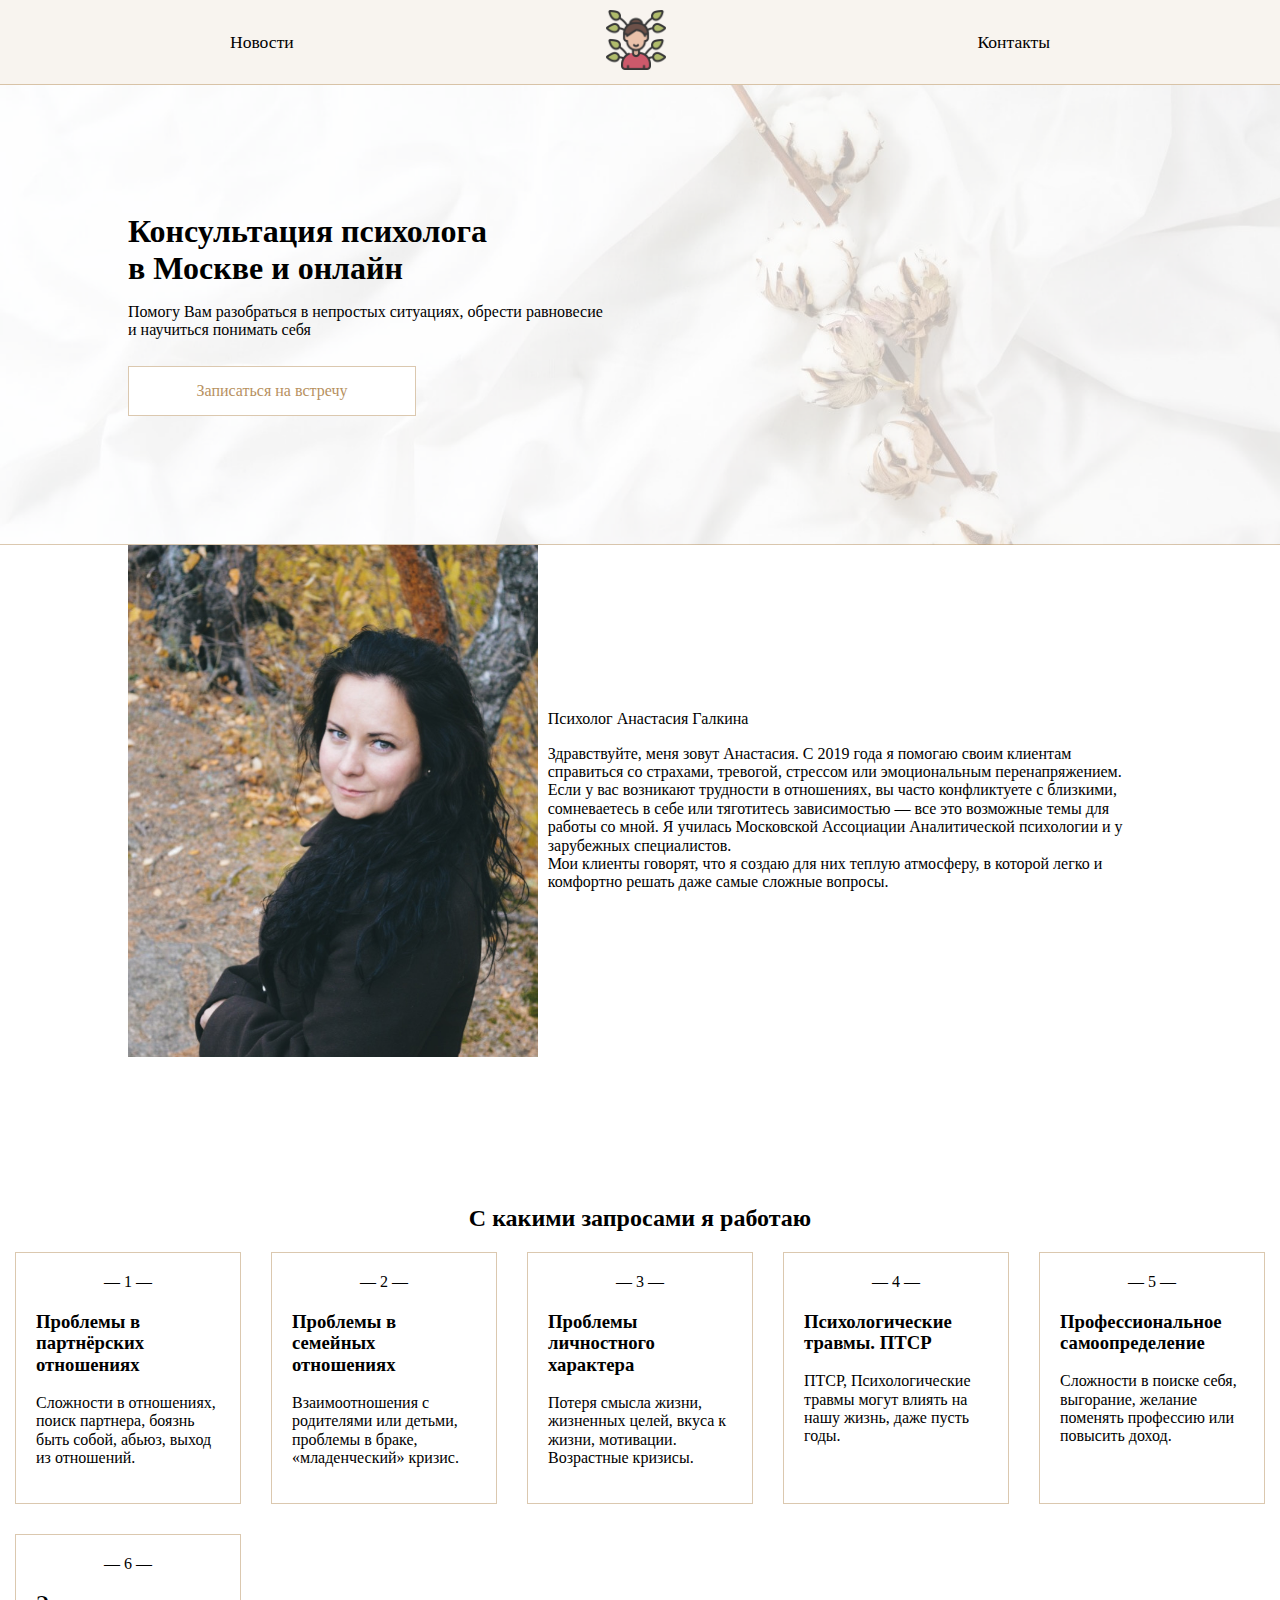
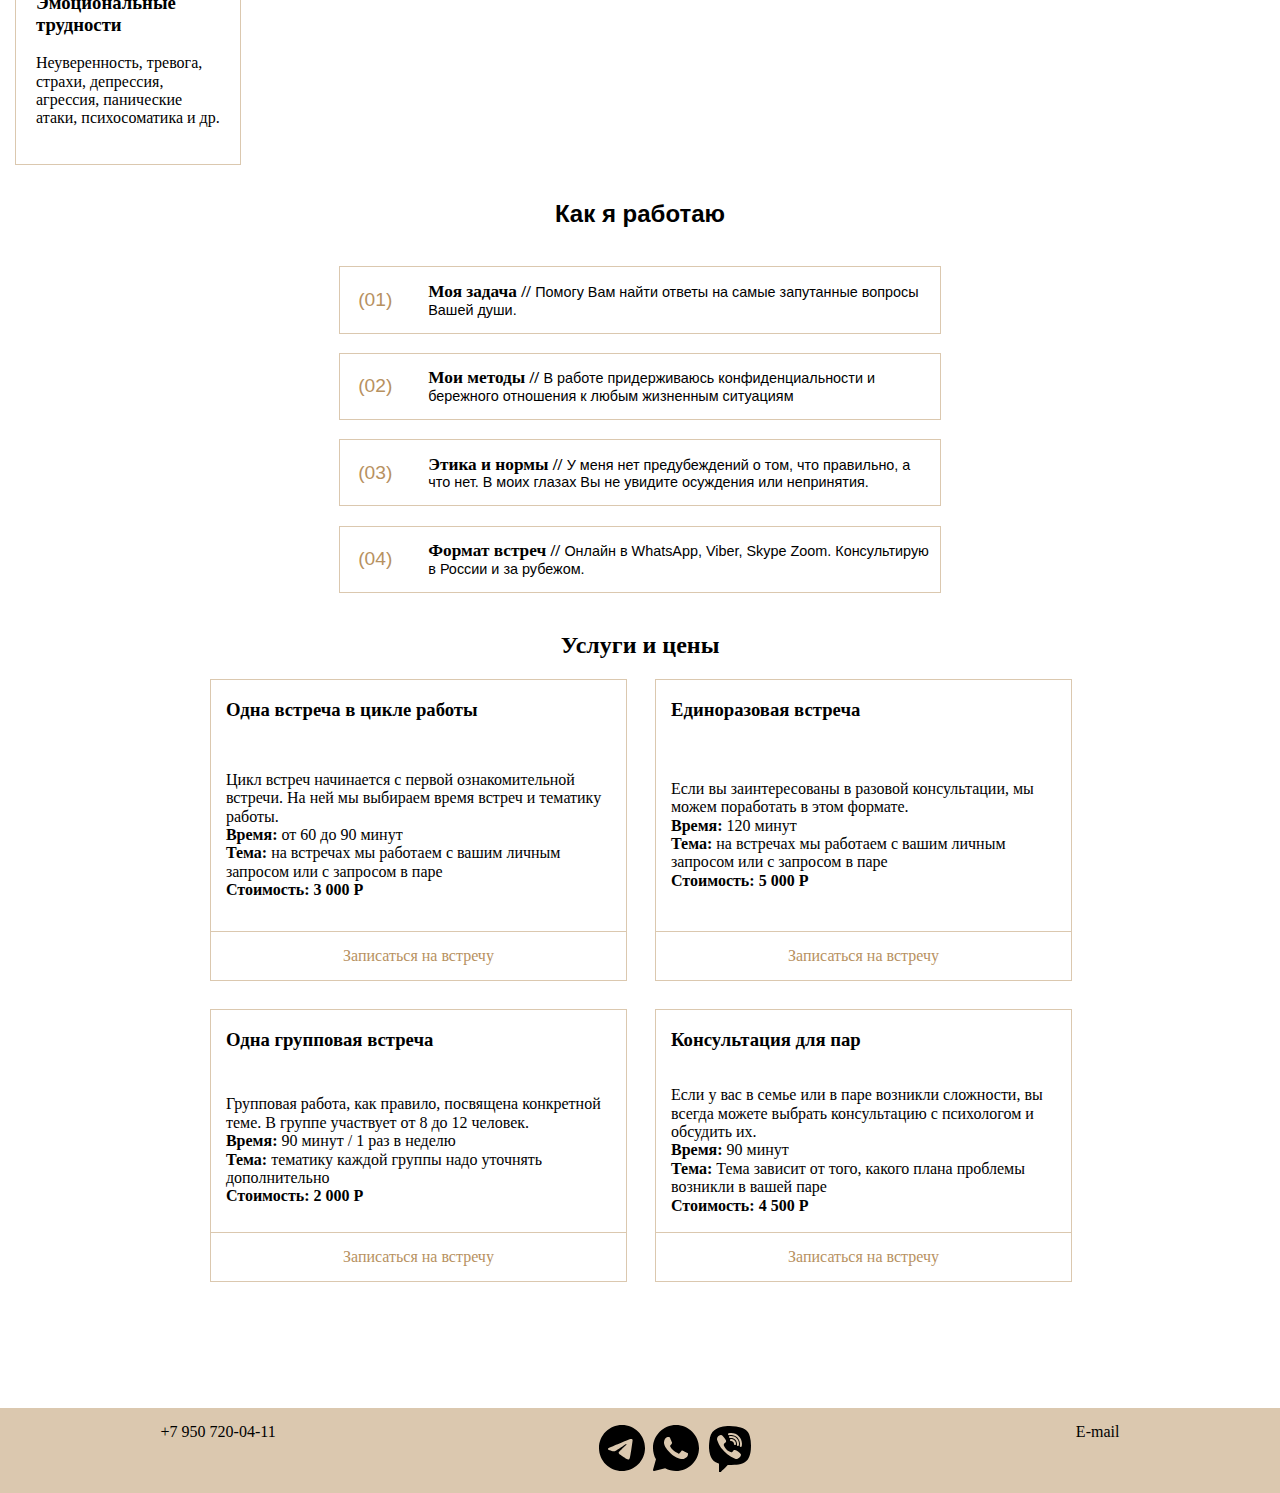
==== index.html @ 4d9989f8 "ref" ====
<!DOCTYPE html>
<html lang="en">
    <head>
        <meta charset="UTF-8" />
        <meta name="viewport" content="width=device-width, initial-scale=1.0" />
        <title>Психолог Анастасия Галкина</title>
        <link rel="stylesheet" href="assets/styles/normalize.css" />
        <link rel="stylesheet" href="assets/styles/style.css" />
        <link rel="stylesheet" href="assets/styles/style1.css" />
        <link rel="icon" href="assets/icon/logo.png" />
    </head>
<body>
    <header class="header">
        <nav class="header-container">
            <ul class="header__link-container">
                <li><a href="news.html" class="header__link header__link_groups">Новости</a></li>
                <li><img class="header__link header__logo" src="assets/icon/logo.png" alt="Логотип"></li>
                <li><a href="contact.html" class="header__link header__link_contacts">Контакты</a></li>
            </ul>
        </nav>
    </header>

    <section class="block-1">
        <h1 class="block-1__h1">Консультация психолога в&nbspМоскве&nbspи&nbspонлайн</h1>
        <p class="block-1__text">Помогу Вам разобраться в непростых ситуациях, обрести равновесие и&nbspнаучиться понимать себя</p>
        <a href="contact.html" class="block-1__button block-5__container-link">Записаться на встречу</a>
    </section>

    <section class="block-2">
        <img class="block-2__img" src="assets/images/person_img.JPEG" alt="person_photo">
        <div class="block-2__text">
            <p>Психолог Анастасия Галкина</p>
            <p>Здравствуйте, меня зовут Анастасия. С 2019 года я помогаю своим клиентам справиться со страхами, тревогой, стрессом или эмоциональным перенапряжением. Если у вас возникают трудности в отношениях, вы часто конфликтуете с близкими, сомневаетесь в себе или тяготитесь зависимостью — все это возможные темы для работы со мной.
                Я училась Московской Ассоциации Аналитической психологии и у зарубежных специалистов. <br>
                Мои клиенты говорят, что я создаю для них теплую атмосферу, в которой легко и комфортно решать даже самые сложные вопросы.
                </p>
        </div>
    </section>

    <section class="block-3">
        <h2>С какими запросами я работаю</h2>
        <div class="block-3-container">
            <div class="block-3-container__text">
                <div class="block-3-container__item">— 1 —</div>
                <h3>Проблемы в партнёрских отношениях</h3>
                <p>
                Сложности в отношениях, поиск партнера, боязнь быть собой, абьюз,
                выход из отношений.
                </p>
            </div>
            <div class="block-3-container__text">
                <div class="block-3-container__item">— 2 —</div>
                <h3>Проблемы в семейных отношениях</h3>
                <p>
                Взаимоотношения с родителями или детьми, проблемы в браке,
                «младенческий» кризис.
                </p>
            </div>
            <div class="block-3-container__text">
                <div class="block-3-container__item">— 3 —</div>
                <h3>Проблемы личностного характера</h3>
                <p>
                Потеря смысла жизни, жизненных целей, вкуса к жизни, мотивации.
                Возрастные кризисы.
                </p>
            </div>
            <div class="block-3-container__text">
                <div class="block-3-container__item">— 4 —</div>
                <h3>Психологические травмы. ПТСР</h3>
                <p>
                ПТСР, Психологические травмы могут влиять на нашу жизнь, даже пусть
                годы.
                </p>
            </div>
            <div class="block-3-container__text">
                <div class="block-3-container__item">— 5 —</div>
                <h3>Профессиональное самоопределение</h3>
                <p>
                Сложности в поиске себя, выгорание, желание поменять профессию или
                повысить доход.
                </p>
            </div>
            <div class="block-3-container__text">
                <div class="block-3-container__item">— 6 —</div>
                <h3>Эмоциональные трудности</h3>
                <p>
                Неуверенность, тревога, страхи, депрессия, агрессия, панические
                атаки, психосоматика и др.
                </p>
            </div>
        </div>
    </section>

    <section class="block-4">
        <div class="block-4__header"><h2>Как я работаю</h2></div>
        <div class="block-4__box">
            <div class="block-4__point">
                <span class="block-4__number">(01)</span>
                <p class="block-4__text">
                <span class="block-4__textbold">Моя задача // </span>Помогу Вам 
                найти ответы на самые запутанные вопросы Вашей души.
                </p>
            </div>
            <div class="block-4__point">
                <span class="block-4__number">(02)</span>
                <p class="block-4__text">
                <span class="block-4__textbold">Мои методы // </span>В работе
                придерживаюсь конфиденциальности и бережного отношения к любым жизненным ситуациям
                </p>
            </div>
            <div class="block-4__point">
                <span class="block-4__number">(03)</span>
                <p class="block-4__text">
                <span class="block-4__textbold">Этика и нормы // </span>У меня нет
                предубеждений о том, что правильно, а что нет. В моих глазах Вы не увидите осуждения или непринятия.
                </p>
            </div>
            <div class="block-4__point">
                <span class="block-4__number">(04)</span>
                <p class="block-4__text">
                <span class="block-4__textbold">Формат встреч // </span>Онлайн в
                WhatsApp, Viber, Skype Zoom. Консультирую в России и за рубежом.
            </p>
            </div>
        </div>
    </section>

    <section class="block-5">
        <div class="block-5__header"><h2>Услуги и цены</h2></div>
        <div class="block-5__container">
            <div class="block-5__container-price">
                <h3>Одна встреча в цикле работы</h3>
                <p class="text">
                Цикл встреч начинается с первой ознакомительной встречи. На ней мы
                выбираем время встреч и тематику работы. <br />
                <span class="text-bold">Время:</span> от 60 до 90 минут <br />
                <span class="text-bold">Тема:</span> на встречах мы работаем с вашим
                личным запросом или с запросом в паре <br />
                <span class="text-bold">Стоимость: 3 000 Р</span><br />
                </p>
                <a href="contact.html" class="block-5__container-link">Записаться на встречу</a>
            </div>
            <div>
                <h3>Единоразовая встреча</h3>
                <p class="text">
                Если вы заинтересованы в разовой консультации, мы можем поработать в
                этом формате.<br />
                <span class="text-bold">Время:</span> 120 минут <br />
                <span class="text-bold">Тема:</span> на встречах мы работаем с вашим
                личным запросом или с запросом в паре <br />
                <span class="text-bold">Стоимость: 5 000 Р</span> <br />
                </p>
                <a href="contact.html" class="block-5__container-link">Записаться на встречу</a>
            </div>
            <div>
                <h3>Одна групповая встреча</h3>
                <p class="text">
                Групповая работа, как правило, посвящена конкретной теме. В группе
                участвует от 8 до 12 человек.<br />
                <span class="text-bold">Время:</span> 90 минут / 1 раз в неделю
                <br />
                <span class="text-bold">Тема:</span> тематику каждой группы надо
                уточнять дополнительно<br />
                <span class="text-bold">Стоимость: 2 000 Р</span> <br />
                </p>
                <a href="contact.html" class="block-5__container-link">Записаться на встречу</a>
            </div>
            <div>
                <h3>Консультация для пар</h3>
                <p class="text">
                Если у вас в семье или в паре возникли сложности, вы всегда можете
                выбрать консультацию с психологом и обсудить их. <br />
                <span class="text-bold">Время: </span> 90 минут <br />
                <span class="text-bold">Тема: </span> Тема зависит от того, какого
                плана проблемы возникли в вашей паре <br />
                <span class="text-bold">Стоимость: 4 500 Р</span> <br />
                </p>
                <a href="contact.html" class="block-5__container-link">Записаться на встречу</a>
            </div>
        </div>
    </section>

    <footer class="footer">
        <div class="footer__link-phone"><a href="tel:+79507200411" target="_blank">+7 950 720-04-11</a></div>
        <div class="footer__link-social">
            <a href="https://t.me/+79507200411"><img src="assets/svg/icon_telegram.svg" alt="telegram"></a>
            <a href="https://wa.me/9507200411"><img src="assets/svg/icon_whatsapp.svg" alt="whatsapp"></a>
            <a href="https://msng.link/o?9507200411=vi"><img src="assets/svg/icon-viber.svg" alt="viber"></a>
        </div>
        </div>
        <div class="footer__link-email">
            <a href="mailto:galkina22.11@mail.ru">E-mail</a>
        </div>
    </footer>
</body>
</html>
---- assets/styles/style.css ----
@font-face {
    src: url(/assets/fonts/ZenKakuGothicNew-Light.ttf);
    font-family: 'Zen Kaku Gothic New', sans-serif;
    font-weight: 300;
    font-style: normal;
}
@font-face {
    src: url(/assets/fonts/ZenKakuGothicNew-Regular.ttf);
    font-family: 'Zen Kaku Gothic New', sans-serif;
    font-weight: 400;
    font-style: normal;
}
@font-face {
    src: url(/assets/fonts/ZenKakuGothicNew-Medium.ttf);
    font-family: 'Zen Kaku Gothic New', sans-serif;
    font-weight: 500;
    font-style: normal;
}
@font-face {
    src: url(/assets/fonts/ZenKakuGothicNew-Bold.ttf);
    font-family: 'Zen Kaku Gothic New', sans-serif;
    font-weight: 700;
    font-style: normal;
}
@font-face {
    src: url(/assets/fonts/ZenKakuGothicNew-Black.ttf);
    font-family: 'Zen Kaku Gothic New', sans-serif;
    font-weight: 900;
    font-style: normal;
}
@font-face {
    src: url(/assets/fonts/Podkova-Regular.ttf);
    font-family: 'Podkova', serif;
    font-weight: 400;
    font-style: normal;
}
@font-face {
    src: url(/assets/fonts/Podkova-Medium.ttf);
    font-family: 'Podkova', serif;
    font-weight: 500;
    font-style: normal;
}
@font-face {
    src: url(/assets/fonts/Podkova-SemiBold.ttf);
    font-family: 'Podkova', serif;
    font-weight: 600;
    font-style: normal;
}
@font-face {
    src: url(/assets/fonts/Podkova-Bold.ttf);
    font-family: 'Podkova', serif;
    font-weight: 700;
    font-style: normal;
}
@font-face {
    src: url(/assets/fonts/Podkova-ExtraBold.ttf);
    font-family: 'Podkova', serif;
    font-weight: 800;
    font-style: normal;
}

.text {
    color: black;
    font-size: 1em;
    font-weight: 300;
}
.text-bold {
    color: black;
    font-size: 1em;
    font-weight: 700;
}

/* Header */

.header {
    background-color: rgba(183, 145, 95, 0.1);
    border-bottom: 1.5px solid rgba(183, 145, 95, 0.5);
    font-size: 1.1em;
}
.header__link-container {
    display: flex;
    flex-direction: row;
    justify-content: space-around;
    align-items: center;
    margin: 0 5%;
    list-style-type: none;
    padding: 10px;
    
}
.header__link {
    color: black;
    text-decoration: none;
}
.header__logo {
    max-height: 60px;
}

/* Блок 1 */

.block-1 {
    background-image: url(../images/06_main_picture_opacity.png);
    background-repeat: no-repeat;
    background-size: cover;
    display: flex;
    flex-direction: column;
    border-bottom: 1.5px solid rgba(183, 145, 95, 0.5);
    
}

.block-1__h1 {
    width: 40%;
    margin: 10% 0 0 10%;
}

.block-1__text {
    width: 40%;
    margin-left: 10%;
}

.block-1__button {
    max-width: 20%;
    padding: 20px;
    margin: 10px 0 10% 10%;
    border: 1.5px solid rgba(183, 145, 95, 0.5);
    text-align: center;
}

/* Блок 2 */

.block-2 {
    margin: 0 10vw 10vw 10vw;
    display: flex;
    flex-direction: row;
    align-items: center;
}
.block-2__img{
    height: 40vw;
}
.block-2__text{
    padding: 10px;
}

/* Блок 3 */

.block-3 {
    display: flex;
    flex-direction: column;
    align-items: center;
    margin: 15px;
}

.block-3-container{
    width: 100%;
    display: grid;
    grid-gap: 30px;
    grid-template-columns: repeat(auto-fit, minmax(200px, 1fr));
    grid-template-rows: repeat(auto-fit, minmax(100px, 1fr));
    justify-items: center;

}
.block-3-container__item{
    text-align: center;
}

.block-3-container__text{
    border:1.5px solid rgba(183, 145, 95, 0.5);
    padding:20px;
    background-color: white;

}

.third-container{
    background-image: url(../images/04_background_picture.jpg);
    border-bottom: 1.5px solid rgba(183, 145, 95, 0.5);
    width: 100%;
    background-repeat: no-repeat;
    background-size: cover;
    margin: 0;
    display: flex;
    flex-direction: column;
}

/* Блок 4 */

.block-4 {
    display: flex;
    flex-direction: column;
    align-items: center;
    justify-content: center;
    width: 100%;
}
.block-4__box {
    width: 50%;
}
.block-4__point {
    display: flex;
    flex-direction: row;
    align-items: center;
    border: 1px solid rgba(183, 145, 95, 0.5);
    margin: 3%;
    background-color: white;
}
.block-4__number {
    color: rgb(183, 145, 95);
    font-size: 1.2em;
    margin: 3% 6% 3% 3%;
    font-weight: 500;
}
.block-4__text {
    color: black;
    font-size: 0.9em;
    font-weight: 300;
    margin-right: 1.5%;
}
.block-4__textbold {
    color: black;
    font-size: 1.2em;
    font-weight: 700;
}
.block-4__header {
    font-weight: 300;
}

/* Блок 5 */

.block-5 {
    display: flex;
    flex-direction: column;
    align-items: center;
    margin: 0;
}
.block-5__container {
    margin: 0 10vw 10vw 10vw;
    display: grid;
    grid-gap: 30px;
    grid-template-columns: repeat(auto-fit, minmax(300px, 1fr));
    grid-template-rows: repeat(auto-fit, minmax(300px, 1fr));
}
.block-5__container > div {
    background-color: white;
    border: 1.5px solid rgba(183, 145, 95, 0.5);
    width: 100%;
    height: 100%;
    object-fit: cover;
    display: flex;
    flex-direction: column;
    justify-content: space-between;
}
.block-5__container > div > h3 {
    padding: 0 15px 0 15px;
}
.block-5__container > div > p {
    padding: 0 15px 0 15px;
}
.block-5__container-link {
    background-color: white;
    border-top: 1.5px solid rgba(183, 145, 95, 0.5);
    color: rgb(183, 145, 95);
    text-decoration: none;
    padding: 15px;
    text-align: center;
}


/* Footer */

.footer {
    display: flex;
    flex-direction: row;
    align-content: center;
    justify-content: space-around;
    background-color: rgba(183, 145, 95, 0.5);;
}
.footer__link_social > a > img{
    width: 5vw;
}
.footer>div {
    padding: 15px;
}

.footer>div>a {
    color: black;
    text-decoration: none;
}


@media screen and (max-width: 450px) {
    .block-4__box {
    width: 80%;
    }
}
<<<<<<< HEAD
=======
}
>>>>>>> 53cba815966602303bdb313d8238f6e5c3a3a36b

/*NEWS-PAGE*/

.block-news {
    display: flex;
    flex-direction: column;
    align-items: center;
    margin: 0;
}
.block-news__container {
    height: 90vh;
    width: 90vw;
    margin: 15px;
    display: grid;
    grid-gap: 30px;
    grid-template-columns: repeat(auto-fit, minmax(300px, 1fr));
    grid-template-rows: repeat(2, 1fr);
}
.block-news__container-text {
    background-color: white;
    border: 1.5px solid rgba(183, 145, 95, 0.5);
    width: 100%;
    height: 100%;
    object-fit: cover;
    display: flex;
    flex-direction: column;
    justify-content: space-between;
}
.block-news__container > div > h3 {
    padding: 0 15px 0 15px;
}
.block-news__container-text > p {
    padding: 0 15px 0 15px;
}
.block-news__link {
    background-color: white;
    border-top: 1.5px solid rgba(183, 145, 95, 0.5);
    color: rgb(183, 145, 95);
    text-decoration: none;
    padding: 15px;
    text-align: center;
}

/*CONTACT-PAGE*/

.block-main{
    background-image: url(../images/06_main_picture_opacity.png);
    background-repeat: no-repeat;
    background-size: cover;
    border-bottom: 1.5px solid rgba(183, 145, 95, 0.5);
    display: flex;
    height: 80vh;
    flex-direction: column;
    align-items: center;
    justify-content: space-around;
    padding: 10px;
}
.block-main__h1{
    text-align: center;
}
.block-main__icon{
    display: flex;
    flex-direction: row;
    justify-content: space-between;
    align-items: center;
    width: 40vw;
}
.button-link{
    display: flex;
    flex-direction: column;
    justify-content: center;
    align-items: center;

    background-color: white;
    border: 1.5px solid rgba(183, 145, 95, 0.5);
    border-radius: 70px;
    width: 40vw;
    color: black;
    text-decoration: none;
    padding: 15px;
}
@media screen and (max-width: 959px) {
    .block-2 {

        display: flex;
        flex-direction: column;
        align-items: center;
    }
    .block-2__img{
        height: 70vw;
    }
}
---- assets/styles/style1.css ----
.block-4__header {
  font-family: "Zen Kaku Gothic New", sans-serif;
}

.block-4__text {
  font-family: "Zen Kaku Gothic New", sans-serif;
}

.block-4__number {
  font-family: "Zen Kaku Gothic New", sans-serif;
}

.block-4__textbold {
  font-family: "Podkova", serif;
}

/*# sourceMappingURL=style1.css.map */
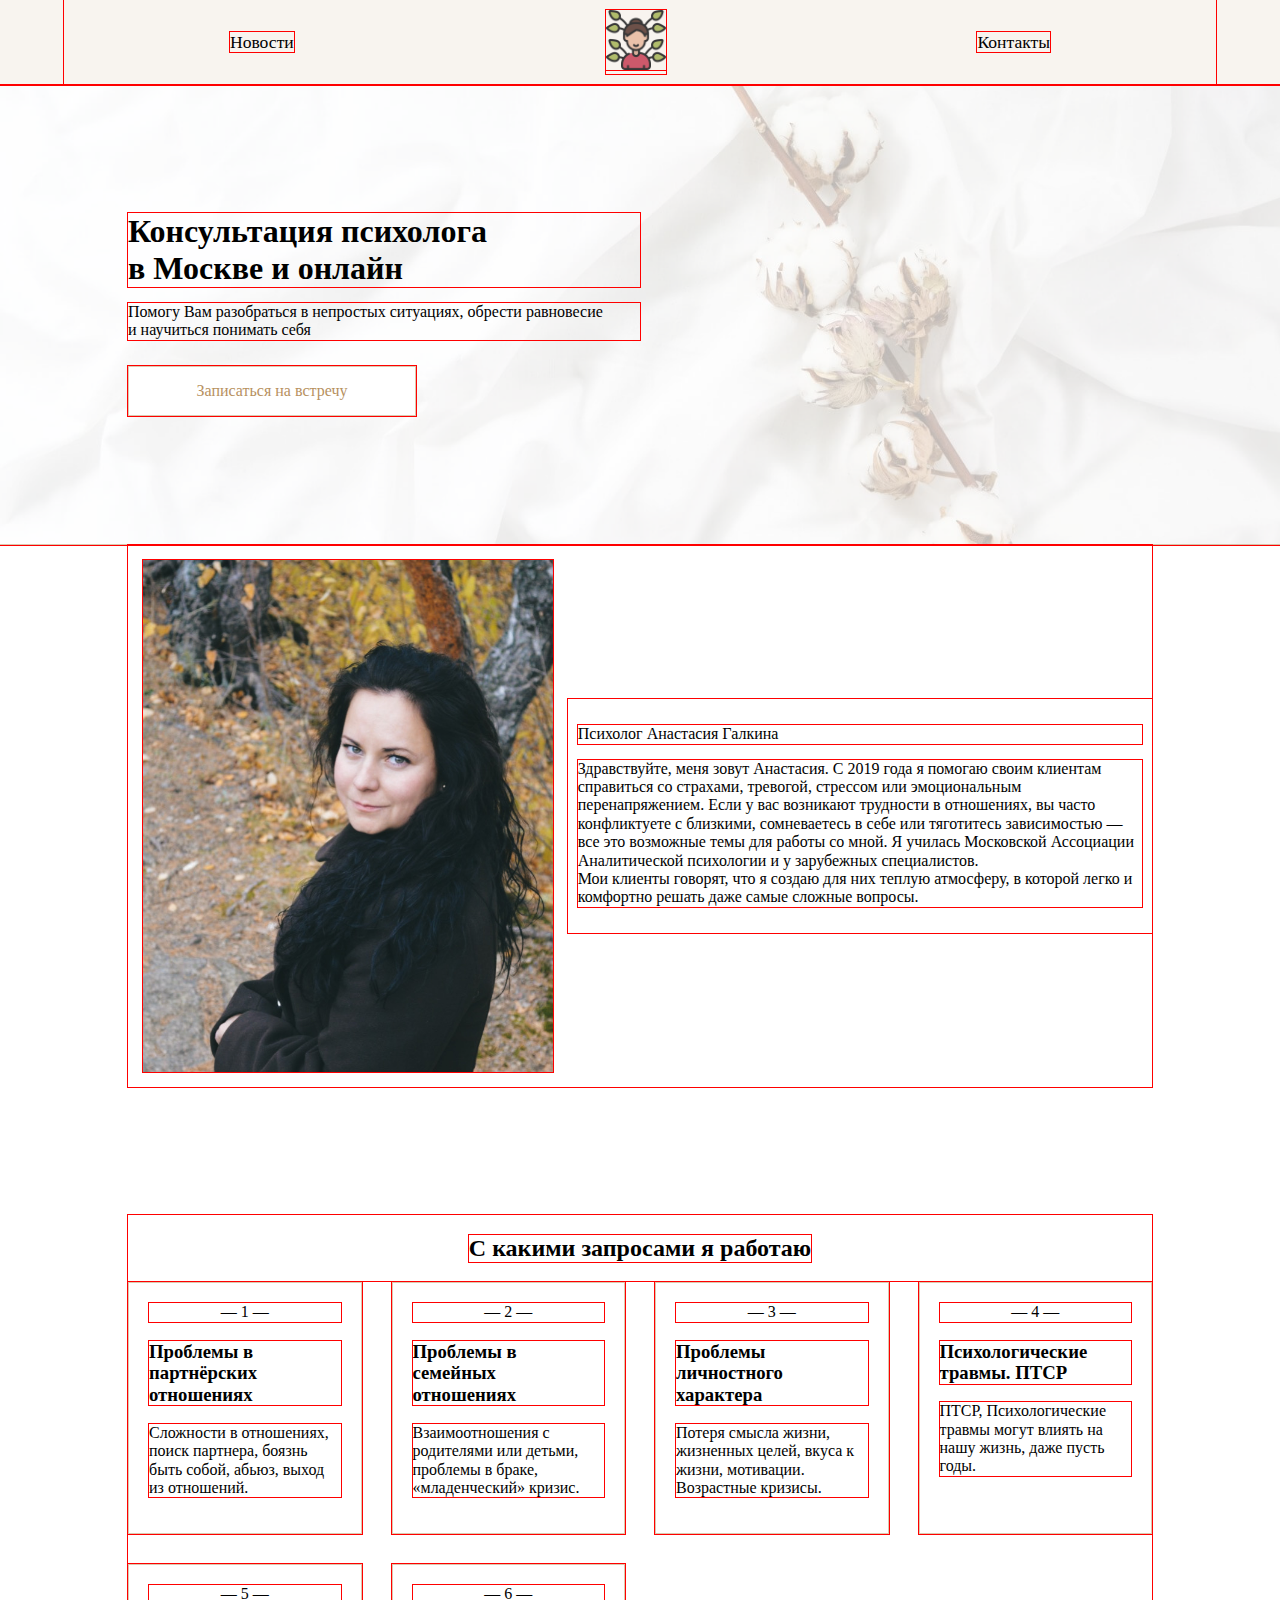
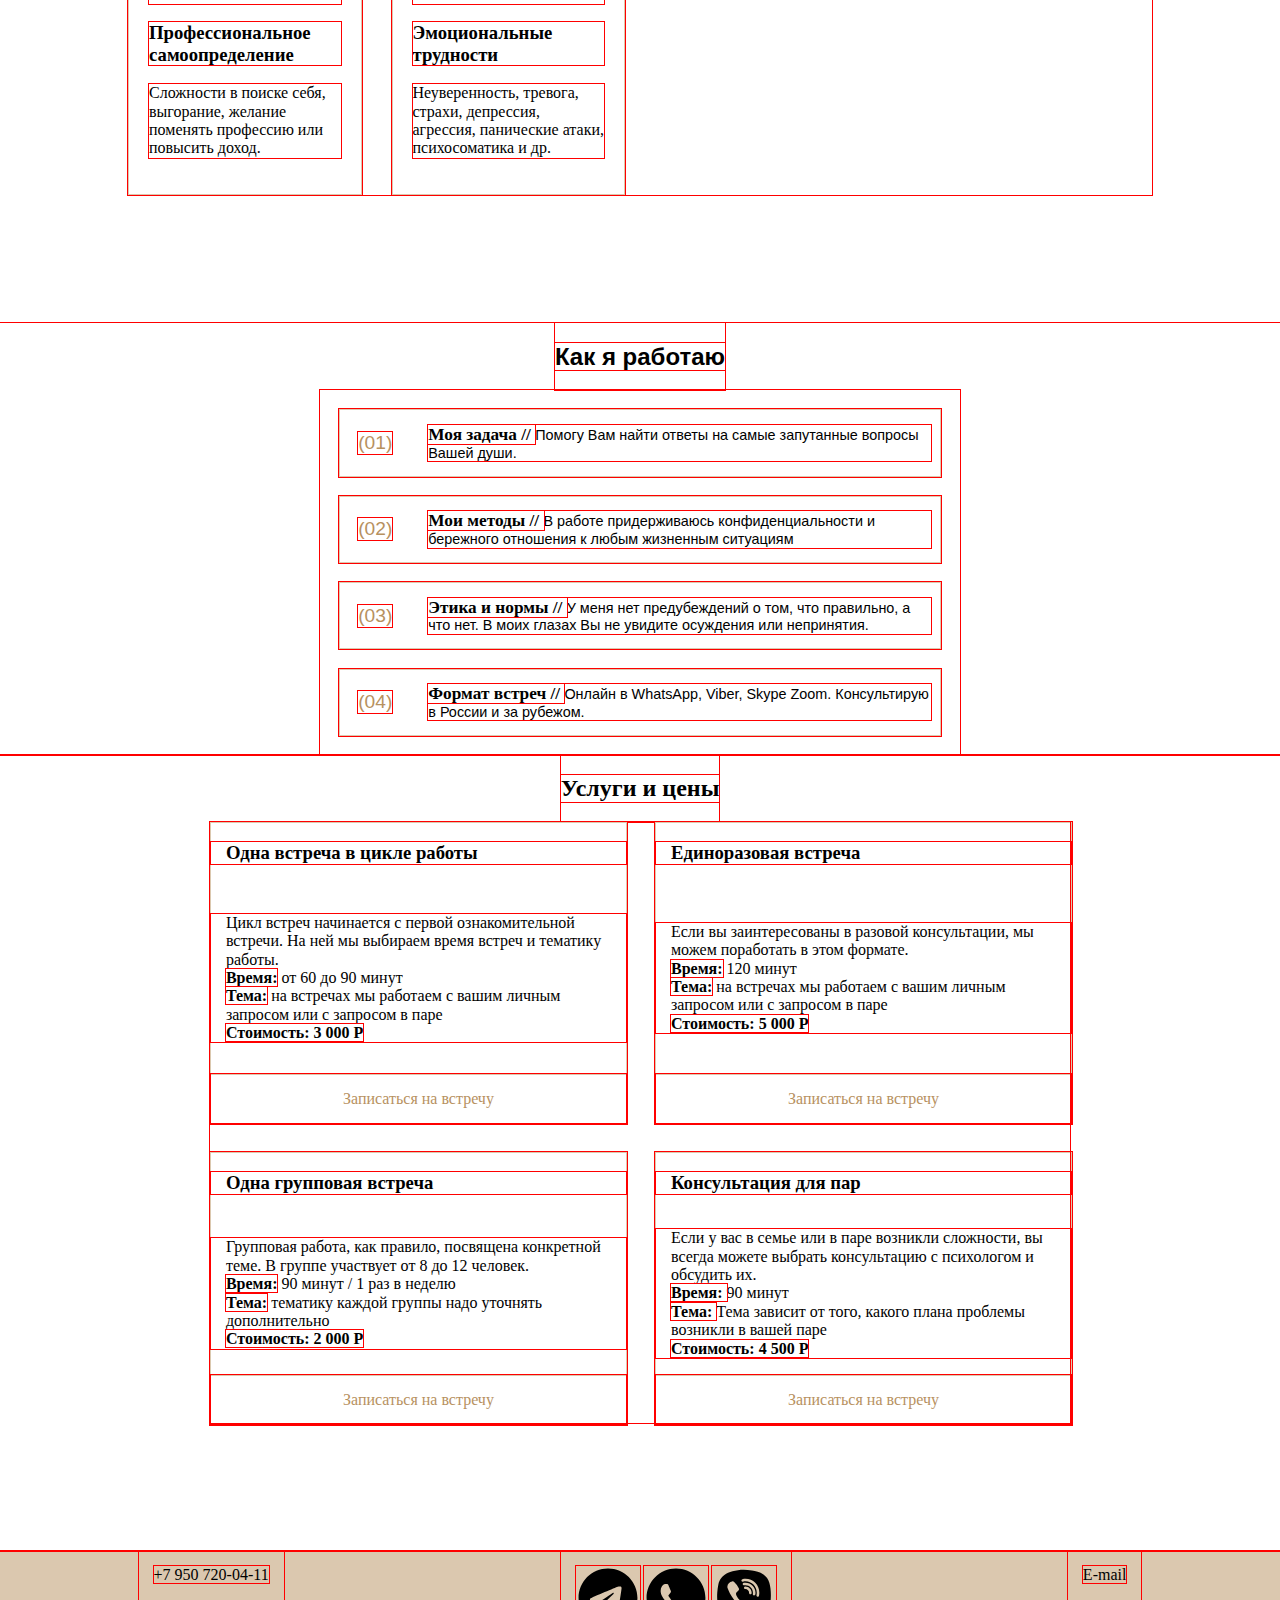
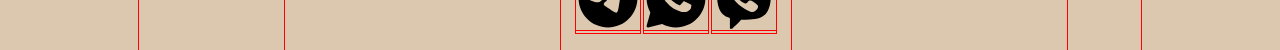
==== commit d06d1f1c: "Merge branch 'main' into anapav" ====
--- a/index.html
+++ b/index.html
@@ -14,7 +14,7 @@
         <nav class="header-container">
             <ul class="header__link-container">
                 <li><a href="news.html" class="header__link header__link_groups">Новости</a></li>
-                <li><img class="header__link header__logo" src="assets/icon/logo.png" alt="Логотип"></li>
+                <li><a href="index.html"><img class="header__link header__logo" src="assets/icon/logo.png" alt="Логотип"></a></li>
                 <li><a href="contact.html" class="header__link header__link_contacts">Контакты</a></li>
             </ul>
         </nav>
--- a/assets/styles/style.css
+++ b/assets/styles/style.css
@@ -1,316 +1,293 @@
 
-@font-face {
-    src: url(/assets/fonts/ZenKakuGothicNew-Light.ttf);
-    font-family: 'Zen Kaku Gothic New', sans-serif;
-    font-weight: 300;
-    font-style: normal;
-}
-@font-face {
-    src: url(/assets/fonts/ZenKakuGothicNew-Regular.ttf);
-    font-family: 'Zen Kaku Gothic New', sans-serif;
-    font-weight: 400;
-    font-style: normal;
-}
-@font-face {
-    src: url(/assets/fonts/ZenKakuGothicNew-Medium.ttf);
-    font-family: 'Zen Kaku Gothic New', sans-serif;
-    font-weight: 500;
-    font-style: normal;
-}
-@font-face {
-    src: url(/assets/fonts/ZenKakuGothicNew-Bold.ttf);
-    font-family: 'Zen Kaku Gothic New', sans-serif;
-    font-weight: 700;
-    font-style: normal;
-}
-@font-face {
-    src: url(/assets/fonts/ZenKakuGothicNew-Black.ttf);
-    font-family: 'Zen Kaku Gothic New', sans-serif;
-    font-weight: 900;
-    font-style: normal;
-}
-@font-face {
-    src: url(/assets/fonts/Podkova-Regular.ttf);
-    font-family: 'Podkova', serif;
-    font-weight: 400;
-    font-style: normal;
-}
-@font-face {
-    src: url(/assets/fonts/Podkova-Medium.ttf);
-    font-family: 'Podkova', serif;
-    font-weight: 500;
-    font-style: normal;
-}
-@font-face {
-    src: url(/assets/fonts/Podkova-SemiBold.ttf);
-    font-family: 'Podkova', serif;
-    font-weight: 600;
-    font-style: normal;
-}
-@font-face {
-    src: url(/assets/fonts/Podkova-Bold.ttf);
-    font-family: 'Podkova', serif;
-    font-weight: 700;
-    font-style: normal;
-}
-@font-face {
-    src: url(/assets/fonts/Podkova-ExtraBold.ttf);
-    font-family: 'Podkova', serif;
-    font-weight: 800;
-    font-style: normal;
+*{
+    outline: 1px red solid;
+}
+
+@font-face {
+  src: url(/assets/fonts/ZenKakuGothicNew-Light.ttf);
+  font-family: "Zen Kaku Gothic New", sans-serif;
+  font-weight: 300;
+  font-style: normal;
+}
+@font-face {
+  src: url(/assets/fonts/ZenKakuGothicNew-Regular.ttf);
+  font-family: "Zen Kaku Gothic New", sans-serif;
+  font-weight: 400;
+  font-style: normal;
+}
+@font-face {
+  src: url(/assets/fonts/ZenKakuGothicNew-Medium.ttf);
+  font-family: "Zen Kaku Gothic New", sans-serif;
+  font-weight: 500;
+  font-style: normal;
+}
+@font-face {
+  src: url(/assets/fonts/ZenKakuGothicNew-Bold.ttf);
+  font-family: "Zen Kaku Gothic New", sans-serif;
+  font-weight: 700;
+  font-style: normal;
+}
+@font-face {
+  src: url(/assets/fonts/ZenKakuGothicNew-Black.ttf);
+  font-family: "Zen Kaku Gothic New", sans-serif;
+  font-weight: 900;
+  font-style: normal;
+}
+@font-face {
+  src: url(/assets/fonts/Podkova-Regular.ttf);
+  font-family: "Podkova", serif;
+  font-weight: 400;
+  font-style: normal;
+}
+@font-face {
+  src: url(/assets/fonts/Podkova-Medium.ttf);
+  font-family: "Podkova", serif;
+  font-weight: 500;
+  font-style: normal;
+}
+@font-face {
+  src: url(/assets/fonts/Podkova-SemiBold.ttf);
+  font-family: "Podkova", serif;
+  font-weight: 600;
+  font-style: normal;
+}
+@font-face {
+  src: url(/assets/fonts/Podkova-Bold.ttf);
+  font-family: "Podkova", serif;
+  font-weight: 700;
+  font-style: normal;
+}
+@font-face {
+  src: url(/assets/fonts/Podkova-ExtraBold.ttf);
+  font-family: "Podkova", serif;
+  font-weight: 800;
+  font-style: normal;
 }
 
 .text {
-    color: black;
-    font-size: 1em;
-    font-weight: 300;
+  color: black;
+  font-size: 1em;
+  font-weight: 300;
 }
 .text-bold {
-    color: black;
-    font-size: 1em;
-    font-weight: 700;
+  color: black;
+  font-size: 1em;
+  font-weight: 700;
 }
 
 /* Header */
 
 .header {
-    background-color: rgba(183, 145, 95, 0.1);
-    border-bottom: 1.5px solid rgba(183, 145, 95, 0.5);
-    font-size: 1.1em;
+  background-color: rgba(183, 145, 95, 0.1);
+  border-bottom: 1.5px solid rgba(183, 145, 95, 0.5);
+  font-size: 1.1em;
 }
 .header__link-container {
-    display: flex;
-    flex-direction: row;
-    justify-content: space-around;
-    align-items: center;
-    margin: 0 5%;
-    list-style-type: none;
-    padding: 10px;
-    
+  display: flex;
+  flex-direction: row;
+  justify-content: space-around;
+  align-items: center;
+  margin: 0 5%;
+  list-style-type: none;
+  padding: 10px;
 }
 .header__link {
-    color: black;
-    text-decoration: none;
+  color: black;
+  text-decoration: none;
 }
 .header__logo {
-    max-height: 60px;
+  max-height: 60px;
 }
 
 /* Блок 1 */
 
 .block-1 {
-    background-image: url(../images/06_main_picture_opacity.png);
-    background-repeat: no-repeat;
-    background-size: cover;
-    display: flex;
-    flex-direction: column;
-    border-bottom: 1.5px solid rgba(183, 145, 95, 0.5);
-    
+  background-image: url(../images/06_main_picture_opacity.png);
+  background-repeat: no-repeat;
+  background-size: cover;
+  display: flex;
+  flex-direction: column;
+  border-bottom: 1.5px solid rgba(183, 145, 95, 0.5);
 }
 
 .block-1__h1 {
-    width: 40%;
-    margin: 10% 0 0 10%;
+  width: 40%;
+  margin: 10% 0 0 10%;
 }
 
 .block-1__text {
-    width: 40%;
-    margin-left: 10%;
+  width: 40%;
+  margin-left: 10%;
 }
 
 .block-1__button {
-    max-width: 20%;
-    padding: 20px;
-    margin: 10px 0 10% 10%;
-    border: 1.5px solid rgba(183, 145, 95, 0.5);
-    text-align: center;
+  max-width: 20%;
+  padding: 20px;
+  margin: 10px 0 10% 10%;
+  border: 1.5px solid rgba(183, 145, 95, 0.5);
+  text-align: center;
 }
 
 /* Блок 2 */
 
 .block-2 {
-    margin: 0 10vw 10vw 10vw;
-    display: flex;
-    flex-direction: row;
-    align-items: center;
-}
-.block-2__img{
-    height: 40vw;
-}
-.block-2__text{
-    padding: 10px;
+  margin: 0 10vw 10vw 10vw;
+  display: flex;
+  flex-direction: row;
+  align-items: center;
+}
+.block-2__img {
+  height: 40vw;
+  margin: 15px;
+}
+.block-2__text {
+  padding: 10px;
 }
 
 /* Блок 3 */
 
 .block-3 {
-    display: flex;
-    flex-direction: column;
-    align-items: center;
-    margin: 15px;
-}
-
-.block-3-container{
-    width: 100%;
-    display: grid;
-    grid-gap: 30px;
-    grid-template-columns: repeat(auto-fit, minmax(200px, 1fr));
-    grid-template-rows: repeat(auto-fit, minmax(100px, 1fr));
-    justify-items: center;
-
-}
-.block-3-container__item{
-    text-align: center;
-}
-
-.block-3-container__text{
-    border:1.5px solid rgba(183, 145, 95, 0.5);
-    padding:20px;
-    background-color: white;
-
-}
-
-.third-container{
-    background-image: url(../images/04_background_picture.jpg);
-    border-bottom: 1.5px solid rgba(183, 145, 95, 0.5);
-    width: 100%;
-    background-repeat: no-repeat;
-    background-size: cover;
-    margin: 0;
-    display: flex;
-    flex-direction: column;
+  display: flex;
+  flex-direction: column;
+  align-items: center;
+  margin: 0 10vw 10vw 10vw;
+}
+
+.block-3-container {
+  width: 100%;
+  display: grid;
+  grid-gap: 30px;
+  grid-template-columns: repeat(auto-fit, minmax(200px, 1fr));
+  grid-template-rows: repeat(auto-fit, minmax(100px, 1fr));
+  justify-items: center;
+}
+.block-3-container__item {
+  text-align: center;
+}
+
+.block-3-container__text {
+  border: 1.5px solid rgba(183, 145, 95, 0.5);
+  padding: 20px;
+  background-color: white;
 }
 
 /* Блок 4 */
 
 .block-4 {
-    display: flex;
-    flex-direction: column;
-    align-items: center;
-    justify-content: center;
-    width: 100%;
+  display: flex;
+  flex-direction: column;
+  align-items: center;
+  justify-content: center;
+  width: 100%;
 }
 .block-4__box {
-    width: 50%;
+  width: 50%;
 }
 .block-4__point {
-    display: flex;
-    flex-direction: row;
-    align-items: center;
-    border: 1px solid rgba(183, 145, 95, 0.5);
-    margin: 3%;
-    background-color: white;
+  display: flex;
+  flex-direction: row;
+  align-items: center;
+  border: 1px solid rgba(183, 145, 95, 0.5);
+  margin: 3%;
+  background-color: white;
 }
 .block-4__number {
-    color: rgb(183, 145, 95);
-    font-size: 1.2em;
-    margin: 3% 6% 3% 3%;
-    font-weight: 500;
+  color: rgb(183, 145, 95);
+  font-size: 1.2em;
+  margin: 3% 6% 3% 3%;
+  font-weight: 500;
 }
 .block-4__text {
-    color: black;
-    font-size: 0.9em;
-    font-weight: 300;
-    margin-right: 1.5%;
+  color: black;
+  font-size: 0.9em;
+  font-weight: 300;
+  margin-right: 1.5%;
 }
 .block-4__textbold {
-    color: black;
-    font-size: 1.2em;
-    font-weight: 700;
+  color: black;
+  font-size: 1.2em;
+  font-weight: 700;
 }
 .block-4__header {
-    font-weight: 300;
+  font-weight: 300;
 }
 
 /* Блок 5 */
 
 .block-5 {
-    display: flex;
-    flex-direction: column;
-    align-items: center;
-    margin: 0;
+  display: flex;
+  flex-direction: column;
+  align-items: center;
+  margin: 0;
 }
 .block-5__container {
+  margin: 0 10vw 10vw 10vw;
+  display: grid;
+  grid-gap: 30px;
+  grid-template-columns: repeat(auto-fit, minmax(300px, 1fr));
+  grid-template-rows: repeat(auto-fit, minmax(300px, 1fr));
+}
+.block-5__container > div {
+  background-color: white;
+  border: 1.5px solid rgba(183, 145, 95, 0.5);
+  width: 100%;
+  height: 100%;
+  object-fit: cover;
+  display: flex;
+  flex-direction: column;
+  justify-content: space-between;
+}
+.block-5__container > div > h3 {
+  padding: 0 15px 0 15px;
+}
+.block-5__container > div > p {
+  padding: 0 15px 0 15px;
+}
+.block-5__container-link {
+  background-color: white;
+  border-top: 1.5px solid rgba(183, 145, 95, 0.5);
+  color: rgb(183, 145, 95);
+  text-decoration: none;
+  padding: 15px;
+  text-align: center;
+}
+
+/* Footer */
+
+.footer {
+  display: flex;
+  flex-direction: row;
+  align-content: center;
+  justify-content: space-around;
+  background-color: rgba(183, 145, 95, 0.5);
+}
+.footer__link-social > a > img {
+  width: 5vw;
+}
+.footer > div {
+  padding: 15px;
+}
+.footer > div > a {
+  color: black;
+  text-decoration: none;
+}
+
+/*NEWS-PAGE*/
+
+.block-news {
+  background-image: url(../images/06_main_picture_opacity.png);
+  display: flex;
+  flex-direction: column;
+  align-items: center;
+  margin: 0;
+}
+.block-news__container {
     margin: 0 10vw 10vw 10vw;
     display: grid;
     grid-gap: 30px;
     grid-template-columns: repeat(auto-fit, minmax(300px, 1fr));
-    grid-template-rows: repeat(auto-fit, minmax(300px, 1fr));
-}
-.block-5__container > div {
-    background-color: white;
-    border: 1.5px solid rgba(183, 145, 95, 0.5);
-    width: 100%;
-    height: 100%;
-    object-fit: cover;
-    display: flex;
-    flex-direction: column;
-    justify-content: space-between;
-}
-.block-5__container > div > h3 {
-    padding: 0 15px 0 15px;
-}
-.block-5__container > div > p {
-    padding: 0 15px 0 15px;
-}
-.block-5__container-link {
-    background-color: white;
-    border-top: 1.5px solid rgba(183, 145, 95, 0.5);
-    color: rgb(183, 145, 95);
-    text-decoration: none;
-    padding: 15px;
-    text-align: center;
-}
-
-
-/* Footer */
-
-.footer {
-    display: flex;
-    flex-direction: row;
-    align-content: center;
-    justify-content: space-around;
-    background-color: rgba(183, 145, 95, 0.5);;
-}
-.footer__link_social > a > img{
-    width: 5vw;
-}
-.footer>div {
-    padding: 15px;
-}
-
-.footer>div>a {
-    color: black;
-    text-decoration: none;
-}
-
-
-@media screen and (max-width: 450px) {
-    .block-4__box {
-    width: 80%;
-    }
-}
-<<<<<<< HEAD
-=======
-}
->>>>>>> 53cba815966602303bdb313d8238f6e5c3a3a36b
-
-/*NEWS-PAGE*/
-
-.block-news {
-    display: flex;
-    flex-direction: column;
-    align-items: center;
-    margin: 0;
-}
-.block-news__container {
-    height: 90vh;
-    width: 90vw;
-    margin: 15px;
-    display: grid;
-    grid-gap: 30px;
-    grid-template-columns: repeat(auto-fit, minmax(300px, 1fr));
-    grid-template-rows: repeat(2, 1fr);
+    grid-template-rows: (2, 1fr);
+  
 }
 .block-news__container-text {
     background-color: white;
@@ -323,66 +300,125 @@
     justify-content: space-between;
 }
 .block-news__container > div > h3 {
-    padding: 0 15px 0 15px;
+  padding: 0 15px 0 15px;
 }
 .block-news__container-text > p {
-    padding: 0 15px 0 15px;
+  padding: 0 15px 0 15px;
 }
 .block-news__link {
+  background-color: white;
+  border-top: 1.5px solid rgba(183, 145, 95, 0.5);
+  color: rgb(183, 145, 95);
+  text-decoration: none;
+  padding: 15px;
+  text-align: center;
+}
+
+/*CONTACT-PAGE*/
+
+.block-main {
+  background-image: url(../images/06_main_picture_opacity.png);
+  background-repeat: no-repeat;
+  background-size: cover;
+  border-bottom: 1.5px solid rgba(183, 145, 95, 0.5);
+  display: flex;
+  flex-direction: column;
+  align-items: center;
+  justify-content: start;
+  text-align: center;
+  height: 100vh;
+  padding: 10px;
+}
+.button-link {
     background-color: white;
-    border-top: 1.5px solid rgba(183, 145, 95, 0.5);
-    color: rgb(183, 145, 95);
+    border: 1.5px solid rgba(183, 145, 95, 0.5);
+    border-radius: 70px;
+    width: 50vw;
+    color: black;
     text-decoration: none;
     padding: 15px;
+    margin-top: 5vw;
+  }
+.block-main__icon {
+  display: flex;
+  flex-direction: row;
+  align-items: center;
+  width: 50vw;
+}
+
+
+@media screen and (max-width: 650px) {
+  .block-1 {
+    align-items: center;
+  }
+  .block-1__h1 {
+    width: 80%;
+    margin: 5% 0 0 5%;
     text-align: center;
-}
-
-/*CONTACT-PAGE*/
-
-.block-main{
-    background-image: url(../images/06_main_picture_opacity.png);
-    background-repeat: no-repeat;
-    background-size: cover;
-    border-bottom: 1.5px solid rgba(183, 145, 95, 0.5);
+  }
+  .block-1__text {
+    width: 80%;
+    margin-left: 5%;
+    text-align: center;
+  }
+  .block-1__button {
+    max-width: 50%;
+    padding: 20px;
+    margin: 5% 0 5% 5%;
+  }
+  .block-2 {
     display: flex;
-    height: 80vh;
+    flex-direction: column;
+    align-items: center;
+  }
+  .block-2__img {
+    height: 70vw;
+  }
+  .block-3 {
+    text-align: center;
+  }
+  .block-4__box {
+    width: 80%;
+  }
+
+  .footer {
+    display: flex;
     flex-direction: column;
     align-items: center;
     justify-content: space-around;
-    padding: 10px;
-}
-.block-main__h1{
-    text-align: center;
-}
-.block-main__icon{
-    display: flex;
-    flex-direction: row;
-    justify-content: space-between;
-    align-items: center;
-    width: 40vw;
-}
-.button-link{
+    background-color: rgba(183, 145, 95, 0.5);
+  }
+  .footer__link-social > a > img {
+    width: 5vw;
+  }
+  .footer > div {
+    padding: 15px;
+  }
+  .footer > div > a {
+    color: black;
+    text-decoration: none;
+  }
+  .footer__link-email{
+    display: none;
+  }
+
+  /*CONTACT-PAGE*/
+
+.block-main {
     display: flex;
     flex-direction: column;
-    justify-content: center;
     align-items: center;
-
-    background-color: white;
-    border: 1.5px solid rgba(183, 145, 95, 0.5);
-    border-radius: 70px;
-    width: 40vw;
-    color: black;
-    text-decoration: none;
-    padding: 15px;
-}
-@media screen and (max-width: 959px) {
-    .block-2 {
-
-        display: flex;
-        flex-direction: column;
-        align-items: center;
+    justify-content: start;
+    text-align: center;
+  }
+  .button-link {
+      color: black;
+      text-decoration: none;
+
     }
-    .block-2__img{
-        height: 70vw;
-    }
-}
+  .block-main__icon {
+    display: flex;
+    flex-direction: column;
+    align-items: center;
+  }
+}
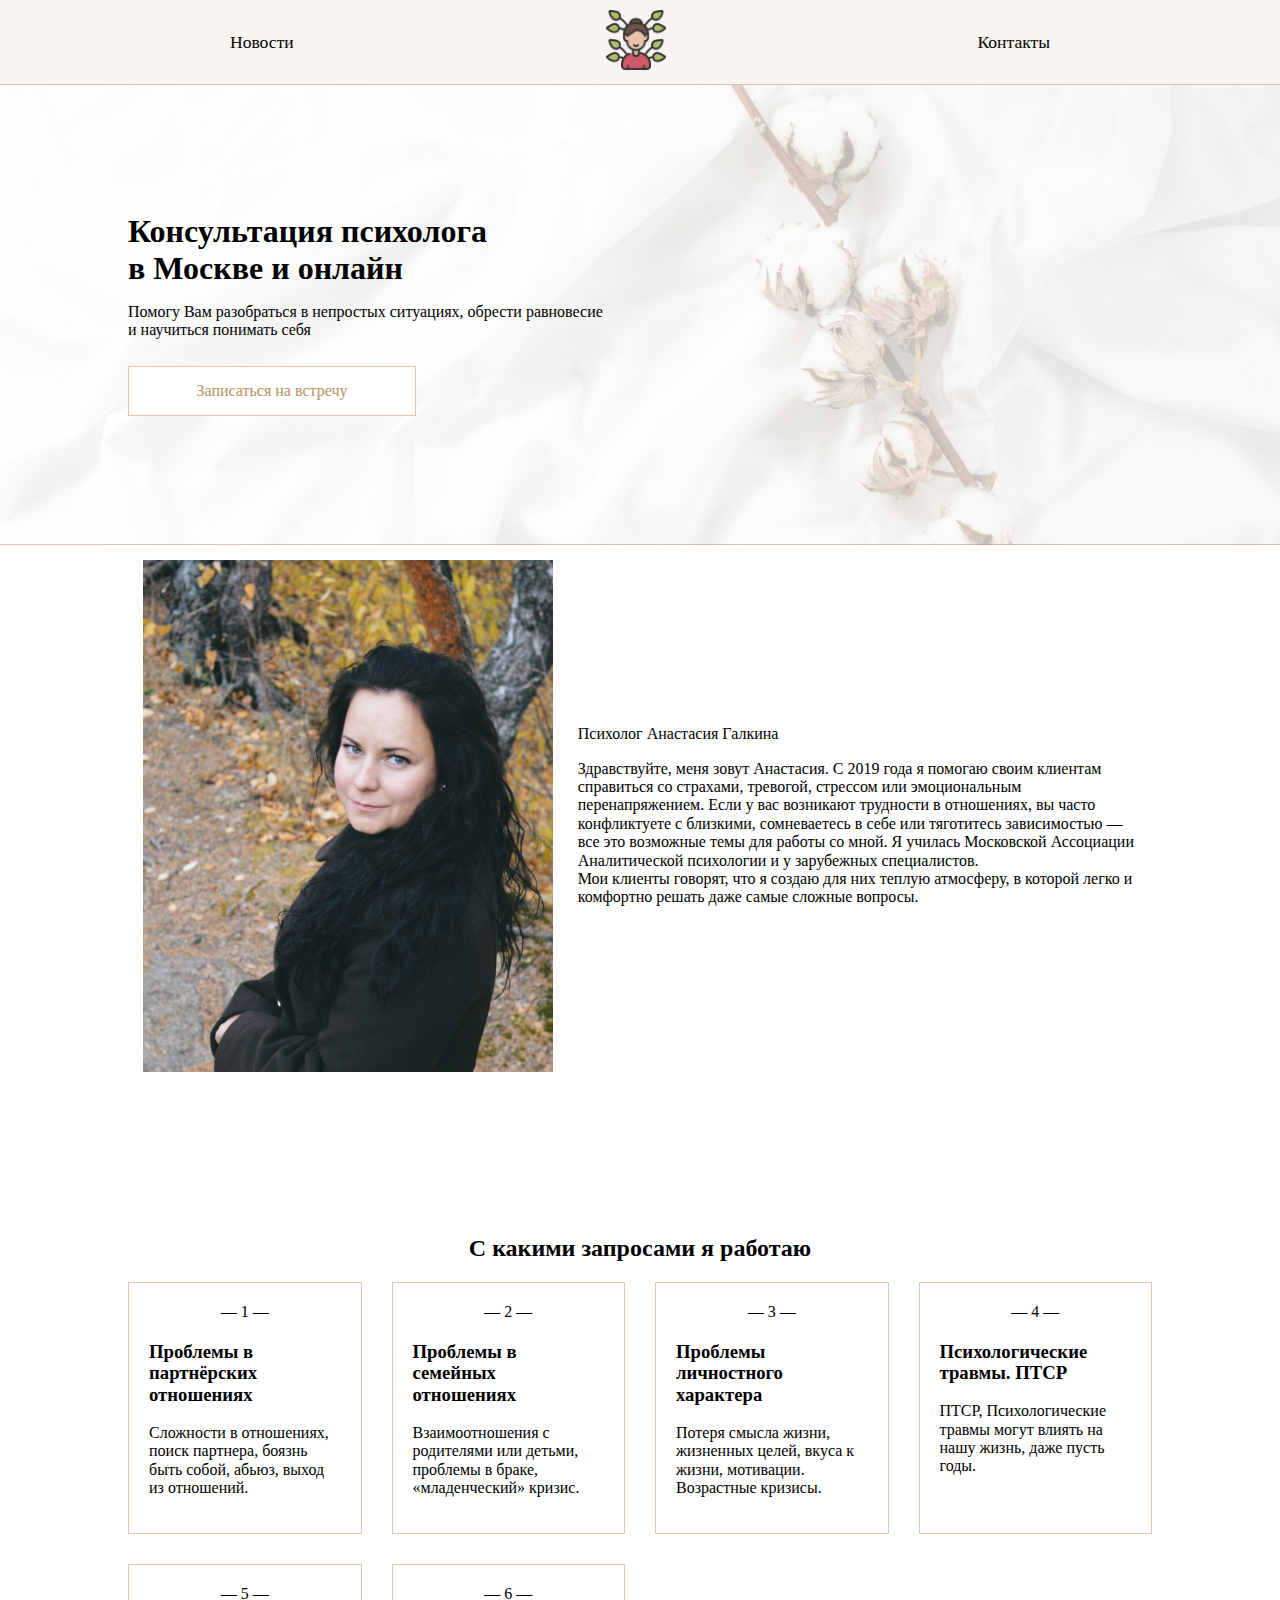
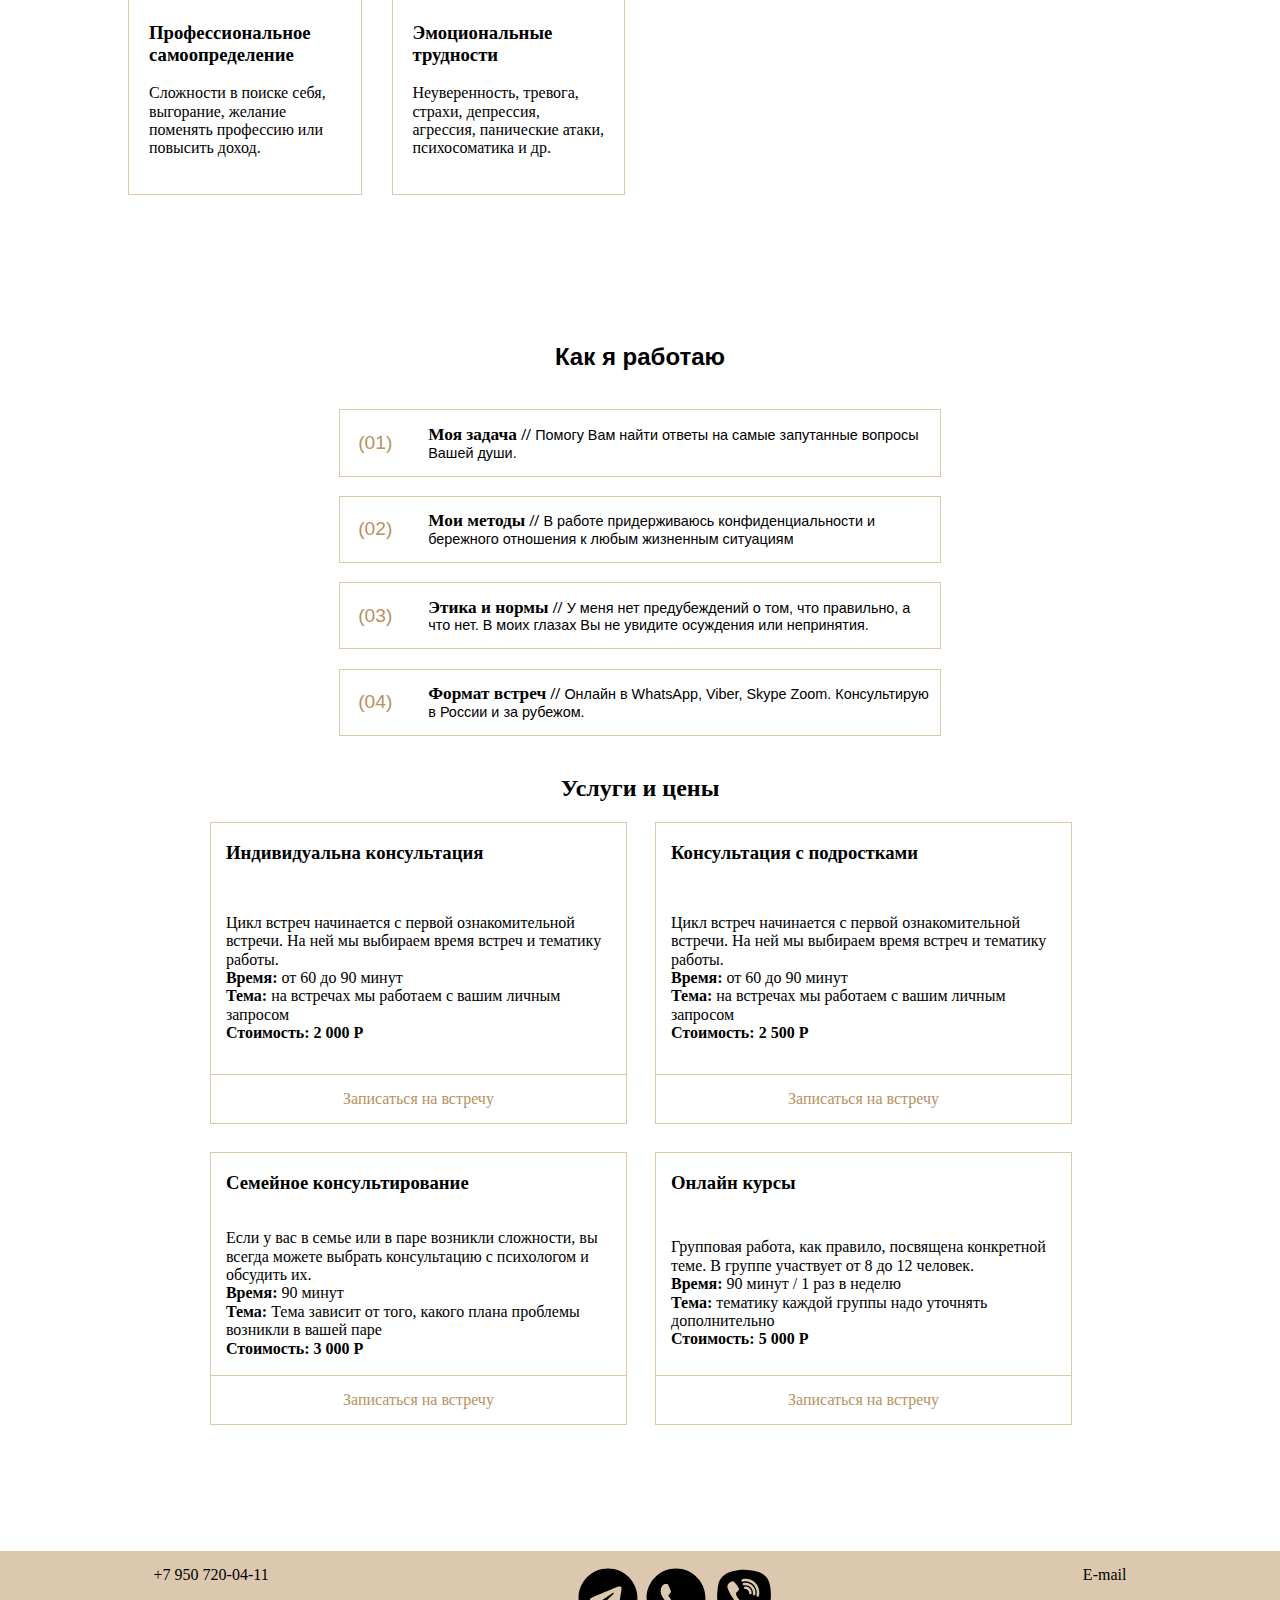
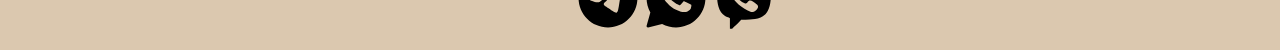
==== commit ba46a3f9: "block5" ====
--- a/index.html
+++ b/index.html
@@ -128,32 +128,44 @@
     <section class="block-5">
         <div class="block-5__header"><h2>Услуги и цены</h2></div>
         <div class="block-5__container">
-            <div class="block-5__container-price">
-                <h3>Одна встреча в цикле работы</h3>
+            <div>
+                <h3>Индивидуальна консультация </h3>
                 <p class="text">
                 Цикл встреч начинается с первой ознакомительной встречи. На ней мы
                 выбираем время встреч и тематику работы. <br />
                 <span class="text-bold">Время:</span> от 60 до 90 минут <br />
                 <span class="text-bold">Тема:</span> на встречах мы работаем с вашим
-                личным запросом или с запросом в паре <br />
-                <span class="text-bold">Стоимость: 3 000 Р</span><br />
+                личным запросом <br />
+                <span class="text-bold">Стоимость: 2 000 Р</span><br />
                 </p>
                 <a href="contact.html" class="block-5__container-link">Записаться на встречу</a>
             </div>
             <div>
-                <h3>Единоразовая встреча</h3>
+                <h3>Консультация с подростками</h3>
                 <p class="text">
-                Если вы заинтересованы в разовой консультации, мы можем поработать в
-                этом формате.<br />
-                <span class="text-bold">Время:</span> 120 минут <br />
+                    Цикл встреч начинается с первой ознакомительной встречи. На ней мы
+                    выбираем время встреч и тематику работы.<br />
+                <span class="text-bold">Время:</span> от 60 до 90 минут <br />
                 <span class="text-bold">Тема:</span> на встречах мы работаем с вашим
-                личным запросом или с запросом в паре <br />
-                <span class="text-bold">Стоимость: 5 000 Р</span> <br />
+                личным запросом <br />
+                <span class="text-bold">Стоимость: 2 500 Р</span> <br />
                 </p>
                 <a href="contact.html" class="block-5__container-link">Записаться на встречу</a>
             </div>
             <div>
-                <h3>Одна групповая встреча</h3>
+                <h3>Семейное консультирование </h3>
+                <p class="text">
+                Если у вас в семье или в паре возникли сложности, вы всегда можете
+                выбрать консультацию с психологом и обсудить их. <br />
+                <span class="text-bold">Время: </span> 90 минут <br />
+                <span class="text-bold">Тема: </span> Тема зависит от того, какого
+                плана проблемы возникли в вашей паре <br />
+                <span class="text-bold">Стоимость: 3 000 Р</span> <br />
+                </p>
+                <a href="contact.html" class="block-5__container-link">Записаться на встречу</a>
+            </div>
+            <div>
+                <h3>Онлайн курсы </h3>
                 <p class="text">
                 Групповая работа, как правило, посвящена конкретной теме. В группе
                 участвует от 8 до 12 человек.<br />
@@ -161,19 +173,7 @@
                 <br />
                 <span class="text-bold">Тема:</span> тематику каждой группы надо
                 уточнять дополнительно<br />
-                <span class="text-bold">Стоимость: 2 000 Р</span> <br />
-                </p>
-                <a href="contact.html" class="block-5__container-link">Записаться на встречу</a>
-            </div>
-            <div>
-                <h3>Консультация для пар</h3>
-                <p class="text">
-                Если у вас в семье или в паре возникли сложности, вы всегда можете
-                выбрать консультацию с психологом и обсудить их. <br />
-                <span class="text-bold">Время: </span> 90 минут <br />
-                <span class="text-bold">Тема: </span> Тема зависит от того, какого
-                плана проблемы возникли в вашей паре <br />
-                <span class="text-bold">Стоимость: 4 500 Р</span> <br />
+                <span class="text-bold">Стоимость: 5 000 Р</span> <br />
                 </p>
                 <a href="contact.html" class="block-5__container-link">Записаться на встречу</a>
             </div>
--- a/assets/styles/style.css
+++ b/assets/styles/style.css
@@ -1,7 +1,3 @@
-
-*{
-    outline: 1px red solid;
-}
 
 @font-face {
   src: url(/assets/fonts/ZenKakuGothicNew-Light.ttf);
@@ -270,6 +266,13 @@
 .footer > div > a {
   color: black;
   text-decoration: none;
+}
+
+
+@media screen and (max-width: 450px) {
+    .block-4__box {
+    width: 80%;
+    }
 }
 
 /*NEWS-PAGE*/
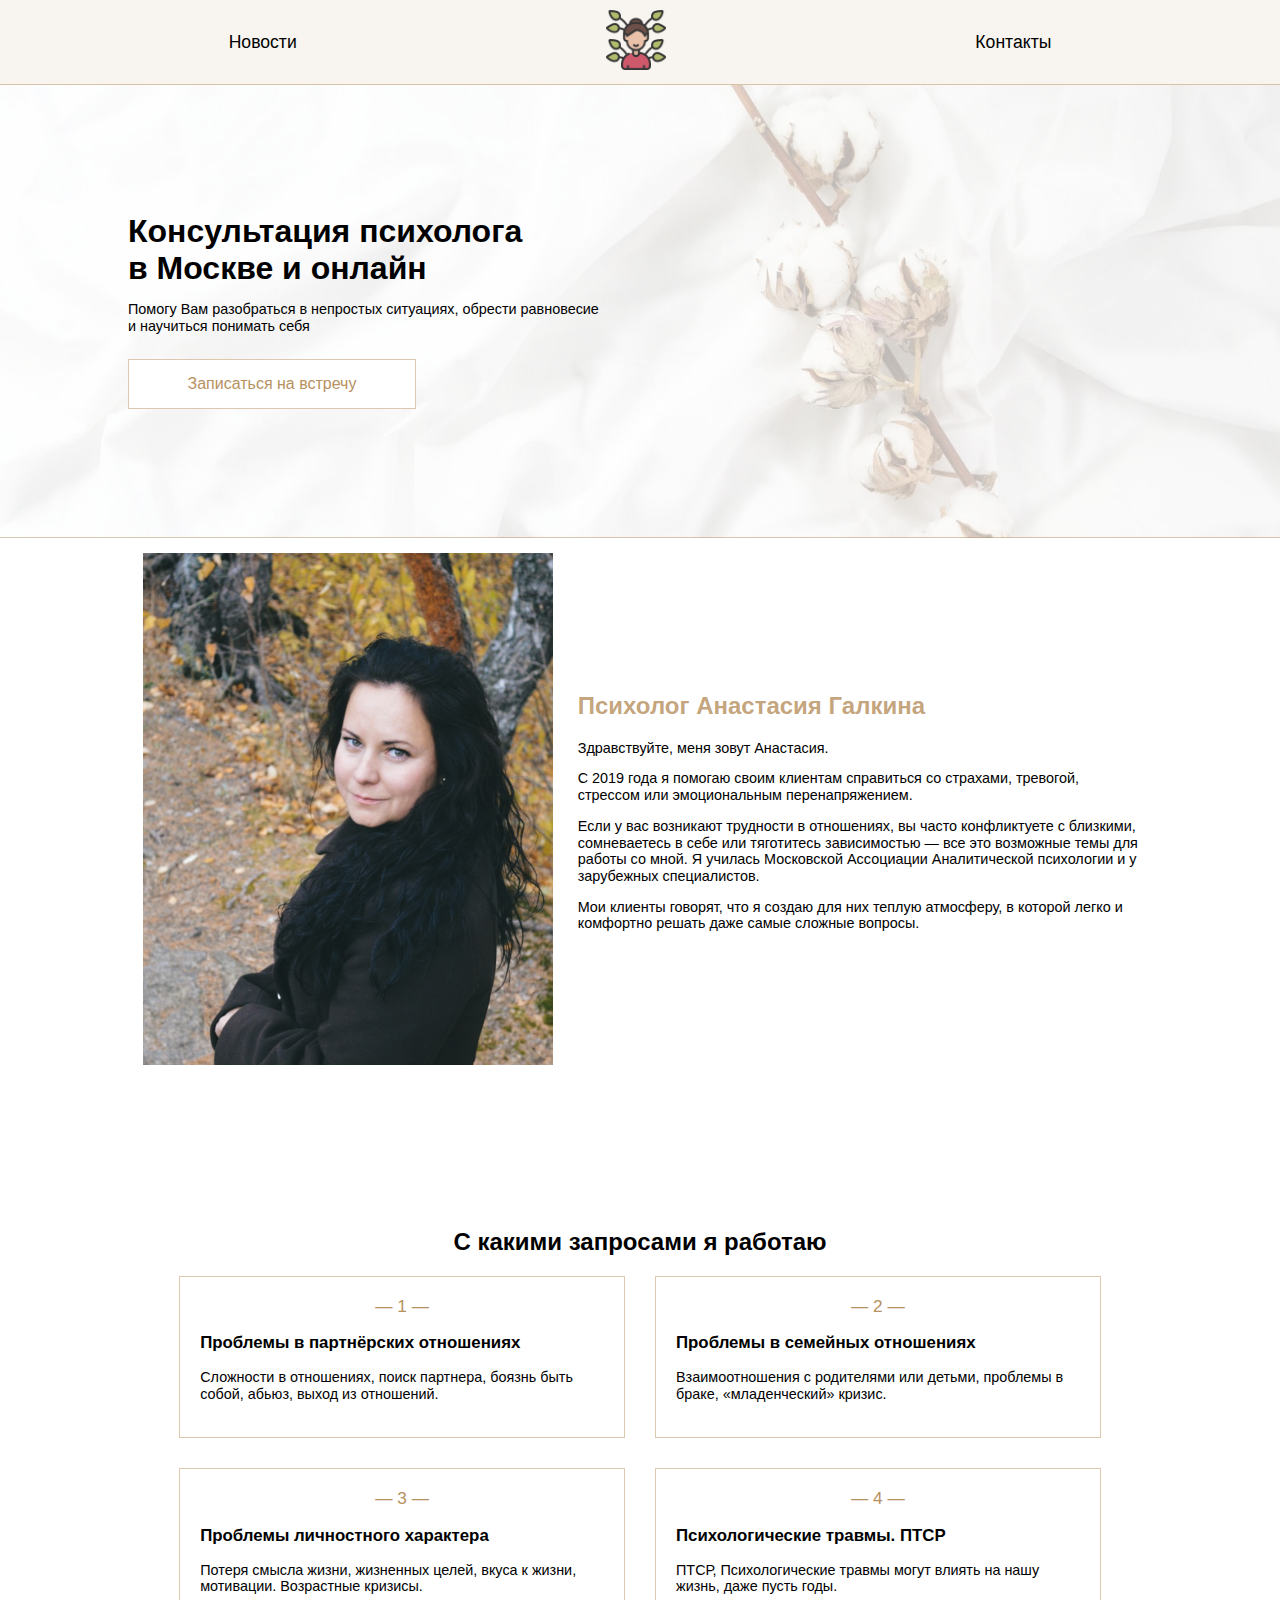
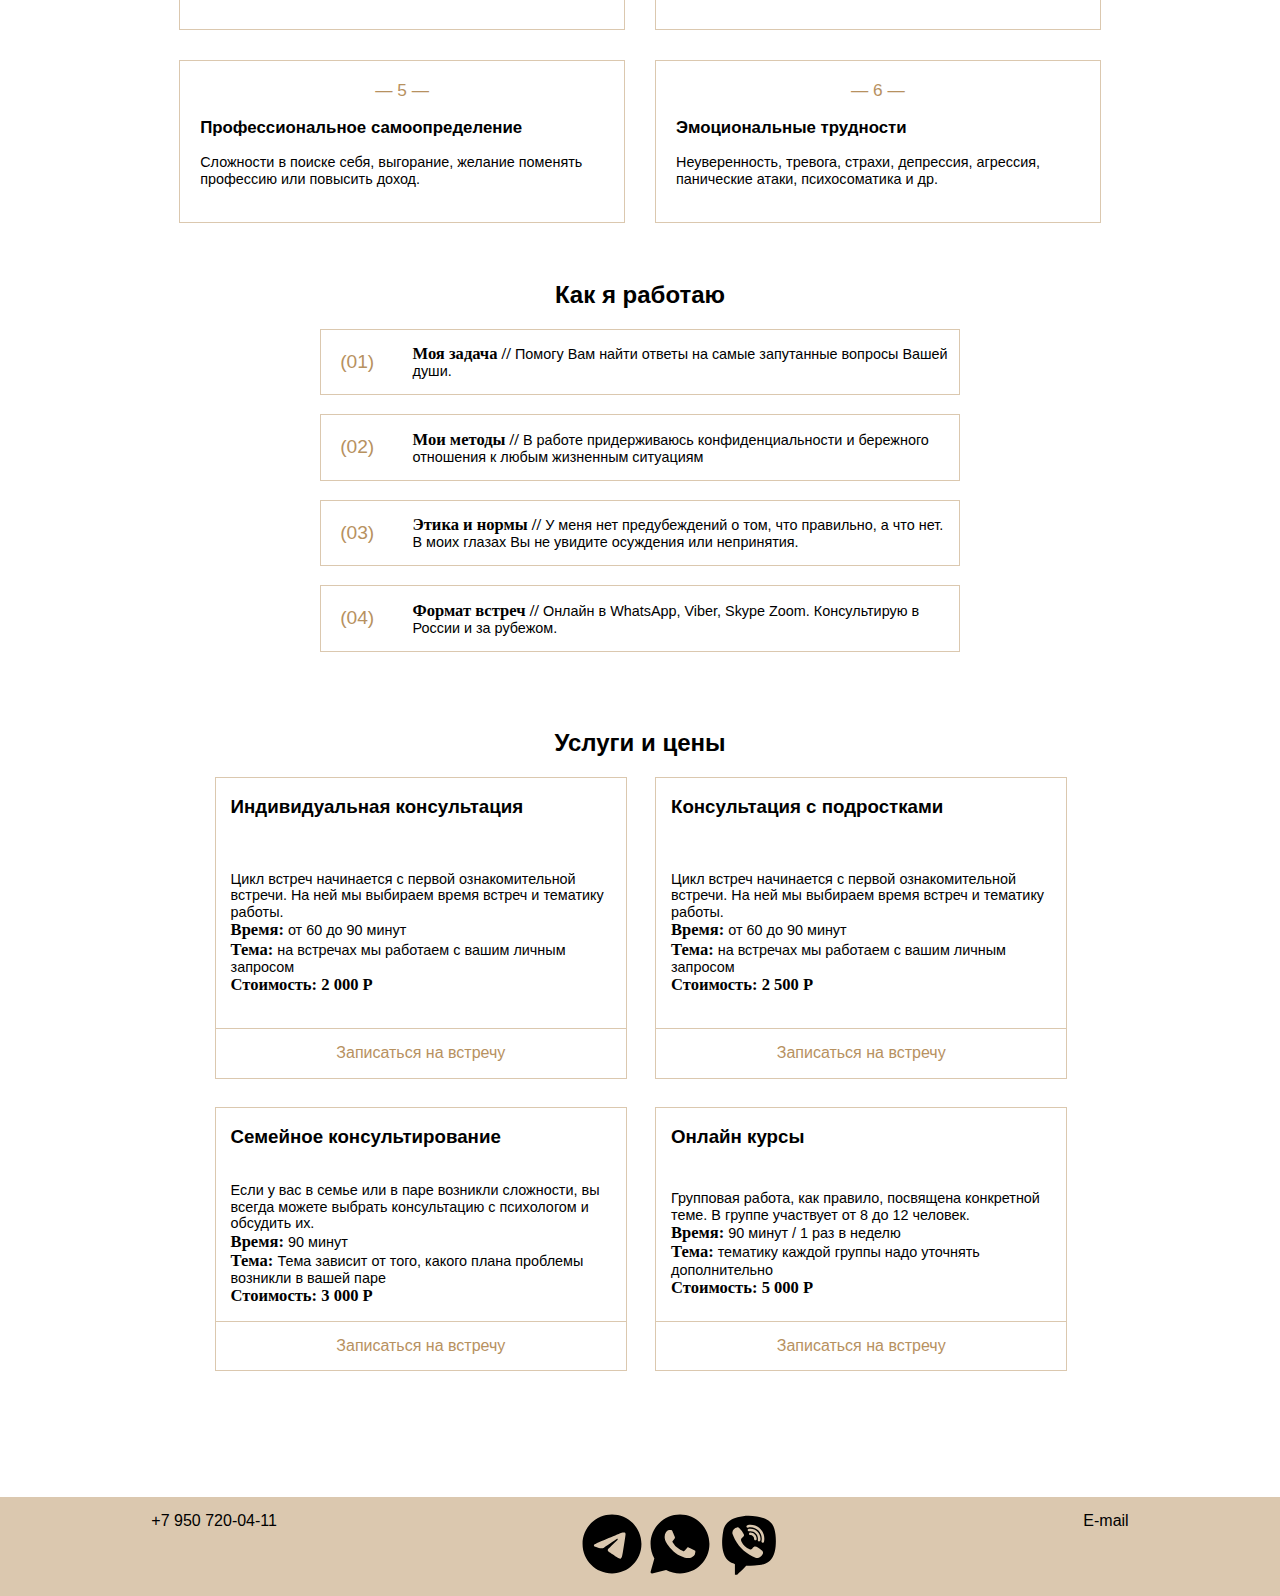
==== commit 600b0735: "Changed variables.scss" ====
--- a/index.html
+++ b/index.html
@@ -23,22 +23,26 @@
     <section class="block-1">
         <h1 class="block-1__h1">Консультация психолога в&nbspМоскве&nbspи&nbspонлайн</h1>
         <p class="block-1__text">Помогу Вам разобраться в непростых ситуациях, обрести равновесие и&nbspнаучиться понимать себя</p>
-        <a href="contact.html" class="block-1__button block-5__container-link">Записаться на встречу</a>
+        <a href="contact.html" class="block-1__button">Записаться на встречу</a>
     </section>
 
     <section class="block-2">
         <img class="block-2__img" src="assets/images/person_img.JPEG" alt="person_photo">
-        <div class="block-2__text">
-            <p>Психолог Анастасия Галкина</p>
-            <p>Здравствуйте, меня зовут Анастасия. С 2019 года я помогаю своим клиентам справиться со страхами, тревогой, стрессом или эмоциональным перенапряжением. Если у вас возникают трудности в отношениях, вы часто конфликтуете с близкими, сомневаетесь в себе или тяготитесь зависимостью — все это возможные темы для работы со мной.
-                Я училась Московской Ассоциации Аналитической психологии и у зарубежных специалистов. <br>
-                Мои клиенты говорят, что я создаю для них теплую атмосферу, в которой легко и комфортно решать даже самые сложные вопросы.
+        <div class="block-2__container">
+            <div class="block-2__header"><h2>Психолог Анастасия Галкина</h2></div>
+            <div class="block-2__text">
+                <p>Здравствуйте, меня зовут Анастасия.</p> 
+                <p>С 2019 года я помогаю своим клиентам справиться со страхами, тревогой, стрессом или эмоциональным перенапряжением.</p>
+                <p>Если у вас возникают трудности в отношениях, вы часто конфликтуете с близкими, сомневаетесь в себе или тяготитесь зависимостью — все это возможные темы для работы со мной.
+                Я училась Московской Ассоциации Аналитической психологии и у зарубежных специалистов.</p>
+                <p>Мои клиенты говорят, что я создаю для них теплую атмосферу, в которой легко и комфортно решать даже самые сложные вопросы.
                 </p>
+            </div>
         </div>
     </section>
 
     <section class="block-3">
-        <h2>С какими запросами я работаю</h2>
+        <div class="block-3__header"><h2>С какими запросами я работаю</h2></div>
         <div class="block-3-container">
             <div class="block-3-container__text">
                 <div class="block-3-container__item">— 1 —</div>
@@ -129,7 +133,7 @@
         <div class="block-5__header"><h2>Услуги и цены</h2></div>
         <div class="block-5__container">
             <div>
-                <h3>Индивидуальна консультация </h3>
+                <h3>Индивидуальная консультация </h3>
                 <p class="text">
                 Цикл встреч начинается с первой ознакомительной встречи. На ней мы
                 выбираем время встреч и тематику работы. <br />
@@ -187,7 +191,6 @@
             <a href="https://wa.me/9507200411"><img src="assets/svg/icon_whatsapp.svg" alt="whatsapp"></a>
             <a href="https://msng.link/o?9507200411=vi"><img src="assets/svg/icon-viber.svg" alt="viber"></a>
         </div>
-        </div>
         <div class="footer__link-email">
             <a href="mailto:galkina22.11@mail.ru">E-mail</a>
         </div>
--- a/assets/styles/style.css
+++ b/assets/styles/style.css
@@ -1,271 +1,235 @@
 
 @font-face {
-  src: url(/assets/fonts/ZenKakuGothicNew-Light.ttf);
-  font-family: "Zen Kaku Gothic New", sans-serif;
-  font-weight: 300;
-  font-style: normal;
-}
-@font-face {
-  src: url(/assets/fonts/ZenKakuGothicNew-Regular.ttf);
-  font-family: "Zen Kaku Gothic New", sans-serif;
-  font-weight: 400;
-  font-style: normal;
-}
-@font-face {
-  src: url(/assets/fonts/ZenKakuGothicNew-Medium.ttf);
-  font-family: "Zen Kaku Gothic New", sans-serif;
-  font-weight: 500;
-  font-style: normal;
-}
-@font-face {
-  src: url(/assets/fonts/ZenKakuGothicNew-Bold.ttf);
-  font-family: "Zen Kaku Gothic New", sans-serif;
-  font-weight: 700;
-  font-style: normal;
-}
-@font-face {
-  src: url(/assets/fonts/ZenKakuGothicNew-Black.ttf);
-  font-family: "Zen Kaku Gothic New", sans-serif;
-  font-weight: 900;
-  font-style: normal;
-}
-@font-face {
-  src: url(/assets/fonts/Podkova-Regular.ttf);
-  font-family: "Podkova", serif;
-  font-weight: 400;
-  font-style: normal;
-}
-@font-face {
-  src: url(/assets/fonts/Podkova-Medium.ttf);
-  font-family: "Podkova", serif;
-  font-weight: 500;
-  font-style: normal;
-}
-@font-face {
-  src: url(/assets/fonts/Podkova-SemiBold.ttf);
-  font-family: "Podkova", serif;
-  font-weight: 600;
-  font-style: normal;
-}
-@font-face {
-  src: url(/assets/fonts/Podkova-Bold.ttf);
-  font-family: "Podkova", serif;
-  font-weight: 700;
-  font-style: normal;
-}
-@font-face {
-  src: url(/assets/fonts/Podkova-ExtraBold.ttf);
-  font-family: "Podkova", serif;
-  font-weight: 800;
-  font-style: normal;
-}
-
-.text {
-  color: black;
-  font-size: 1em;
-  font-weight: 300;
-}
-.text-bold {
-  color: black;
-  font-size: 1em;
-  font-weight: 700;
+    src: url(/assets/fonts/ZenKakuGothicNew-Light.ttf);
+    font-family: "Zen Kaku Gothic New", sans-serif;
+    font-weight: 300;
+    font-style: normal;
+}
+@font-face {
+    src: url(/assets/fonts/ZenKakuGothicNew-Regular.ttf);
+    font-family: "Zen Kaku Gothic New", sans-serif;
+    font-weight: 400;
+    font-style: normal;
+}
+@font-face {
+    src: url(/assets/fonts/ZenKakuGothicNew-Medium.ttf);
+    font-family: "Zen Kaku Gothic New", sans-serif;
+    font-weight: 500;
+    font-style: normal;
+}
+@font-face {
+    src: url(/assets/fonts/ZenKakuGothicNew-Bold.ttf);
+    font-family: "Zen Kaku Gothic New", sans-serif;
+    font-weight: 700;
+    font-style: normal;
+}
+@font-face {
+    src: url(/assets/fonts/ZenKakuGothicNew-Black.ttf);
+    font-family: "Zen Kaku Gothic New", sans-serif;
+    font-weight: 900;
+    font-style: normal;
+}
+@font-face {
+    src: url(/assets/fonts/Podkova-Regular.ttf);
+    font-family: "Podkova", serif;
+    font-weight: 400;
+    font-style: normal;
+}
+@font-face {
+    src: url(/assets/fonts/Podkova-Medium.ttf);
+    font-family: "Podkova", serif;
+    font-weight: 500;
+    font-style: normal;
+}
+@font-face {
+    src: url(/assets/fonts/Podkova-SemiBold.ttf);
+    font-family: "Podkova", serif;
+    font-weight: 600;
+    font-style: normal;
+}
+@font-face {
+    src: url(/assets/fonts/Podkova-Bold.ttf);
+    font-family: "Podkova", serif;
+    font-weight: 700;
+    font-style: normal;
+}
+@font-face {
+    src: url(/assets/fonts/Podkova-ExtraBold.ttf);
+    font-family: "Podkova", serif;
+    font-weight: 800;
+    font-style: normal;
 }
 
 /* Header */
 
 .header {
-  background-color: rgba(183, 145, 95, 0.1);
-  border-bottom: 1.5px solid rgba(183, 145, 95, 0.5);
-  font-size: 1.1em;
+    background-color: rgba(183, 145, 95, 0.1);
+    border-bottom: 1.5px solid rgba(183, 145, 95, 0.5);
+    font-size: 1.1em;
 }
 .header__link-container {
-  display: flex;
-  flex-direction: row;
-  justify-content: space-around;
-  align-items: center;
-  margin: 0 5%;
-  list-style-type: none;
-  padding: 10px;
+    display: flex;
+    flex-direction: row;
+    justify-content: space-around;
+    align-items: center;
+    margin: 0 5%;
+    list-style-type: none;
+    padding: 10px;
 }
 .header__link {
-  color: black;
-  text-decoration: none;
+    color: black;
+    text-decoration: none;
 }
 .header__logo {
-  max-height: 60px;
+    max-height: 60px;
 }
 
 /* Блок 1 */
 
 .block-1 {
-  background-image: url(../images/06_main_picture_opacity.png);
-  background-repeat: no-repeat;
-  background-size: cover;
-  display: flex;
-  flex-direction: column;
-  border-bottom: 1.5px solid rgba(183, 145, 95, 0.5);
-}
-
+    background-image: url(../images/06_main_picture_opacity.png);
+    background-repeat: no-repeat;
+    background-size: cover;
+    display: flex;
+    flex-direction: column;
+    border-bottom: 1.5px solid rgba(183, 145, 95, 0.5);
+}
 .block-1__h1 {
-  width: 40%;
-  margin: 10% 0 0 10%;
-}
-
+    width: 40%;
+    margin: 10% 0 0 10%;
+}
 .block-1__text {
-  width: 40%;
-  margin-left: 10%;
-}
-
+    width: 40%;
+    margin-left: 10%;
+}
 .block-1__button {
-  max-width: 20%;
-  padding: 20px;
-  margin: 10px 0 10% 10%;
-  border: 1.5px solid rgba(183, 145, 95, 0.5);
-  text-align: center;
+    max-width: 20%;
+    margin: 10px 0 10% 10%;
+    border: 1.5px solid rgba(183, 145, 95, 0.5);
 }
 
 /* Блок 2 */
 
 .block-2 {
-  margin: 0 10vw 10vw 10vw;
-  display: flex;
-  flex-direction: row;
-  align-items: center;
+    margin: 0 10vw 10vw 10vw;
+    display: flex;
+    flex-direction: row;
+    align-items: center;
 }
 .block-2__img {
-  height: 40vw;
-  margin: 15px;
-}
-.block-2__text {
-  padding: 10px;
+    height: 40vw;
+    margin: 15px;
+}
+.block-2__container {
+    padding: 10px;
 }
 
 /* Блок 3 */
 
 .block-3 {
-  display: flex;
-  flex-direction: column;
-  align-items: center;
-  margin: 0 10vw 10vw 10vw;
-}
-
+    display: flex;
+    flex-direction: column;
+    align-items: center;
+    margin: 0 10vw 3vw 10vw;
+}
 .block-3-container {
-  width: 100%;
-  display: grid;
-  grid-gap: 30px;
-  grid-template-columns: repeat(auto-fit, minmax(200px, 1fr));
-  grid-template-rows: repeat(auto-fit, minmax(100px, 1fr));
-  justify-items: center;
+    width: 90%;
+    display: grid;
+    grid-gap: 30px;
+    grid-template-columns: repeat(auto-fit, minmax(300px, 1fr));
+    grid-template-rows: repeat(auto-fit, minmax(100px, 1fr));
+    justify-items: center;
 }
 .block-3-container__item {
-  text-align: center;
-}
-
+    text-align: center;
+}
 .block-3-container__text {
-  border: 1.5px solid rgba(183, 145, 95, 0.5);
-  padding: 20px;
-  background-color: white;
+    border: 1.5px solid rgba(183, 145, 95, 0.5);
+    padding: 20px;
+    background-color: white;
 }
 
 /* Блок 4 */
 
 .block-4 {
-  display: flex;
-  flex-direction: column;
-  align-items: center;
-  justify-content: center;
-  width: 100%;
+    display: flex;
+    flex-direction: column;
+    align-items: center;
+    justify-content: center;
+    width: 100%;
+    margin-bottom: 3vw;
 }
 .block-4__box {
-  width: 50%;
+    width: 50%;
 }
 .block-4__point {
-  display: flex;
-  flex-direction: row;
-  align-items: center;
-  border: 1px solid rgba(183, 145, 95, 0.5);
-  margin: 3%;
-  background-color: white;
+    display: flex;
+    flex-direction: row;
+    align-items: center;
+    border: 1px solid rgba(183, 145, 95, 0.5);
+    margin-bottom: 3%;
+    background-color: white;
 }
 .block-4__number {
-  color: rgb(183, 145, 95);
-  font-size: 1.2em;
-  margin: 3% 6% 3% 3%;
-  font-weight: 500;
-}
+    margin: 3% 6% 3% 3%;
+    }
 .block-4__text {
-  color: black;
-  font-size: 0.9em;
-  font-weight: 300;
-  margin-right: 1.5%;
-}
-.block-4__textbold {
-  color: black;
-  font-size: 1.2em;
-  font-weight: 700;
-}
-.block-4__header {
-  font-weight: 300;
+    margin-right: 1.5%;
 }
 
 /* Блок 5 */
 
 .block-5 {
-  display: flex;
-  flex-direction: column;
-  align-items: center;
-  margin: 0;
+    display: flex;
+    flex-direction: column;
+    align-items: center;
+    margin: 0;
 }
 .block-5__container {
-  margin: 0 10vw 10vw 10vw;
-  display: grid;
-  grid-gap: 30px;
-  grid-template-columns: repeat(auto-fit, minmax(300px, 1fr));
-  grid-template-rows: repeat(auto-fit, minmax(300px, 1fr));
+    margin: 0 10vw 10vw 10vw;
+    display: grid;
+    grid-gap: 30px;
+    grid-template-columns: repeat(auto-fit, minmax(300px, 1fr));
+    grid-template-rows: repeat(auto-fit, minmax(300px, 1fr));
 }
 .block-5__container > div {
-  background-color: white;
-  border: 1.5px solid rgba(183, 145, 95, 0.5);
-  width: 100%;
-  height: 100%;
-  object-fit: cover;
-  display: flex;
-  flex-direction: column;
-  justify-content: space-between;
+    background-color: white;
+    border: 1.5px solid rgba(183, 145, 95, 0.5);
+    width: 100%;
+    height: 100%;
+    object-fit: cover;
+    display: flex;
+    flex-direction: column;
+    justify-content: space-between;
 }
 .block-5__container > div > h3 {
-  padding: 0 15px 0 15px;
+    padding: 0 15px 0 15px;
 }
 .block-5__container > div > p {
-  padding: 0 15px 0 15px;
+    padding: 0 15px 0 15px;
 }
 .block-5__container-link {
-  background-color: white;
-  border-top: 1.5px solid rgba(183, 145, 95, 0.5);
-  color: rgb(183, 145, 95);
-  text-decoration: none;
-  padding: 15px;
-  text-align: center;
+    border-top: 1.5px solid rgba(183, 145, 95, 0.5);
 }
 
 /* Footer */
 
 .footer {
-  display: flex;
-  flex-direction: row;
-  align-content: center;
-  justify-content: space-around;
-  background-color: rgba(183, 145, 95, 0.5);
+    display: flex;
+    flex-direction: row;
+    align-content: center;
+    justify-content: space-around;
+    background-color: rgba(183, 145, 95, 0.5);
 }
 .footer__link-social > a > img {
-  width: 5vw;
+    width: 5vw;
 }
 .footer > div {
-  padding: 15px;
+    padding: 15px;
 }
 .footer > div > a {
-  color: black;
-  text-decoration: none;
+    color: black;
+    text-decoration: none;
 }
 
 
@@ -278,11 +242,11 @@
 /*NEWS-PAGE*/
 
 .block-news {
-  background-image: url(../images/06_main_picture_opacity.png);
-  display: flex;
-  flex-direction: column;
-  align-items: center;
-  margin: 0;
+    background-image: url(../images/06_main_picture_opacity.png);
+    display: flex;
+    flex-direction: column;
+    align-items: center;
+    margin: 0;
 }
 .block-news__container {
     margin: 0 10vw 10vw 10vw;
@@ -290,7 +254,6 @@
     grid-gap: 30px;
     grid-template-columns: repeat(auto-fit, minmax(300px, 1fr));
     grid-template-rows: (2, 1fr);
-  
 }
 .block-news__container-text {
     background-color: white;
@@ -303,34 +266,34 @@
     justify-content: space-between;
 }
 .block-news__container > div > h3 {
-  padding: 0 15px 0 15px;
+    padding: 0 15px 0 15px;
 }
 .block-news__container-text > p {
-  padding: 0 15px 0 15px;
+    padding: 0 15px 0 15px;
 }
 .block-news__link {
-  background-color: white;
-  border-top: 1.5px solid rgba(183, 145, 95, 0.5);
-  color: rgb(183, 145, 95);
-  text-decoration: none;
-  padding: 15px;
-  text-align: center;
+    background-color: white;
+    border-top: 1.5px solid rgba(183, 145, 95, 0.5);
+    color: rgb(183, 145, 95);
+    text-decoration: none;
+    padding: 15px;
+    text-align: center;
 }
 
 /*CONTACT-PAGE*/
 
 .block-main {
-  background-image: url(../images/06_main_picture_opacity.png);
-  background-repeat: no-repeat;
-  background-size: cover;
-  border-bottom: 1.5px solid rgba(183, 145, 95, 0.5);
-  display: flex;
-  flex-direction: column;
-  align-items: center;
-  justify-content: start;
-  text-align: center;
-  height: 100vh;
-  padding: 10px;
+    background-image: url(../images/06_main_picture_opacity.png);
+    background-repeat: no-repeat;
+    background-size: cover;
+    border-bottom: 1.5px solid rgba(183, 145, 95, 0.5);
+    display: flex;
+    flex-direction: column;
+    align-items: center;
+    justify-content: start;
+    text-align: center;
+    height: 100vh;
+    padding: 10px;
 }
 .button-link {
     background-color: white;
@@ -341,71 +304,71 @@
     text-decoration: none;
     padding: 15px;
     margin-top: 5vw;
-  }
+}
 .block-main__icon {
-  display: flex;
-  flex-direction: row;
-  align-items: center;
-  width: 50vw;
+    display: flex;
+    flex-direction: row;
+    align-items: center;
+    width: 50vw;
 }
 
 
 @media screen and (max-width: 650px) {
-  .block-1 {
-    align-items: center;
-  }
-  .block-1__h1 {
+.block-1 {
+    align-items: center;
+}
+.block-1__h1 {
     width: 80%;
     margin: 5% 0 0 5%;
     text-align: center;
-  }
-  .block-1__text {
+}
+.block-1__text {
     width: 80%;
     margin-left: 5%;
     text-align: center;
-  }
-  .block-1__button {
+}
+.block-1__button {
     max-width: 50%;
     padding: 20px;
     margin: 5% 0 5% 5%;
-  }
-  .block-2 {
-    display: flex;
-    flex-direction: column;
-    align-items: center;
-  }
-  .block-2__img {
+}
+.block-2 {
+    display: flex;
+    flex-direction: column;
+    align-items: center;
+}
+.block-2__img {
     height: 70vw;
-  }
-  .block-3 {
-    text-align: center;
-  }
-  .block-4__box {
+}
+.block-3 {
+    text-align: center;
+}
+.block-4__box {
     width: 80%;
-  }
-
-  .footer {
+}
+
+.footer {
     display: flex;
     flex-direction: column;
     align-items: center;
     justify-content: space-around;
     background-color: rgba(183, 145, 95, 0.5);
-  }
-  .footer__link-social > a > img {
+}
+.footer__link-social > a > img {
     width: 5vw;
-  }
-  .footer > div {
+}
+.footer > div {
     padding: 15px;
-  }
-  .footer > div > a {
-    color: black;
-    text-decoration: none;
-  }
-  .footer__link-email{
+}
+.footer > div > a {
+    color: black;
+    text-decoration: none;
+}
+.footer__link-email{
     display: none;
-  }
-
-  /*CONTACT-PAGE*/
+}
+
+/*CONTACT-PAGE*/
 
 .block-main {
     display: flex;
@@ -413,15 +376,14 @@
     align-items: center;
     justify-content: start;
     text-align: center;
-  }
-  .button-link {
-      color: black;
-      text-decoration: none;
-
+}
+.button-link {
+    color: black;
+    text-decoration: none;
     }
-  .block-main__icon {
-    display: flex;
-    flex-direction: column;
-    align-items: center;
-  }
-}
+.block-main__icon {
+    display: flex;
+    flex-direction: column;
+    align-items: center;
+}
+}
--- a/assets/styles/style1.css
+++ b/assets/styles/style1.css
@@ -1,17 +1,55 @@
-.block-4__header {
+.block-2__header {
+  font-family: "Zen Kaku Gothic New", sans-serif;
+  color: rgba(183, 145, 95, 0.814);
+}
+
+.block-1__text,
+.block-2__text,
+.block-3-container__text,
+.block-4__text,
+.text {
+  font-family: "Zen Kaku Gothic New", sans-serif;
+  font-weight: 300;
+  font-size: 0.9em;
+  color: black;
+}
+
+.block-4__textbold,
+.text-bold,
+.block-news__header {
+  font-family: "Podkova", serif;
+  font-weight: 700;
+  font-size: 1.15em;
+}
+
+.block-4__number,
+.block-3-container__item {
+  font-family: "Zen Kaku Gothic New", sans-serif;
+  font-weight: 500;
+  font-size: 1.2em;
+  color: rgb(183, 145, 95);
+}
+
+.block-1__button,
+.block-5__container-link {
+  font-family: "Zen Kaku Gothic New", sans-serif;
+  background-color: white;
+  color: rgb(183, 145, 95);
+  text-decoration: none;
+  padding: 15px;
+  text-align: center;
+}
+
+.header,
+.block-1__h1,
+.block-3__header,
+.block-4__header,
+.block-5__header,
+.block-5__container > div > h3,
+.footer,
+.block-main,
+.block-news__container-text {
   font-family: "Zen Kaku Gothic New", sans-serif;
 }
 
-.block-4__text {
-  font-family: "Zen Kaku Gothic New", sans-serif;
-}
-
-.block-4__number {
-  font-family: "Zen Kaku Gothic New", sans-serif;
-}
-
-.block-4__textbold {
-  font-family: "Podkova", serif;
-}
-
 /*# sourceMappingURL=style1.css.map */
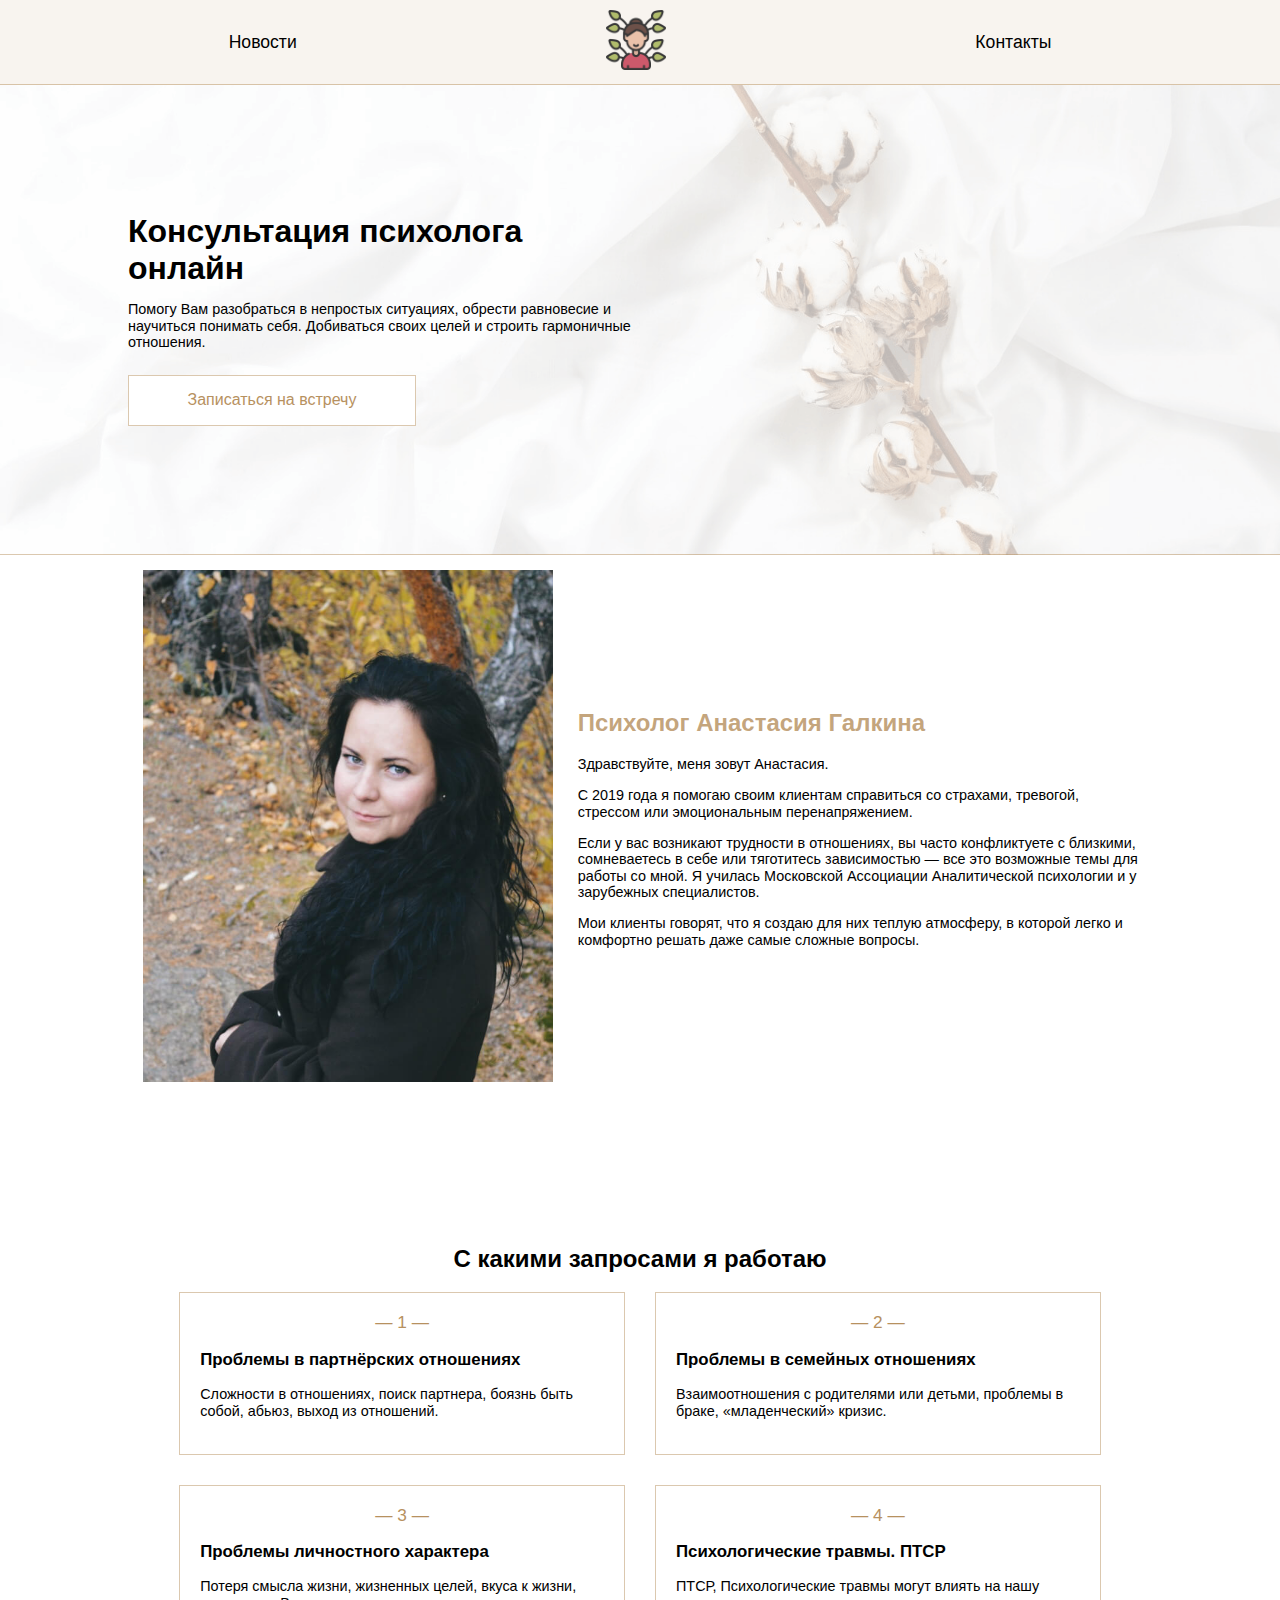
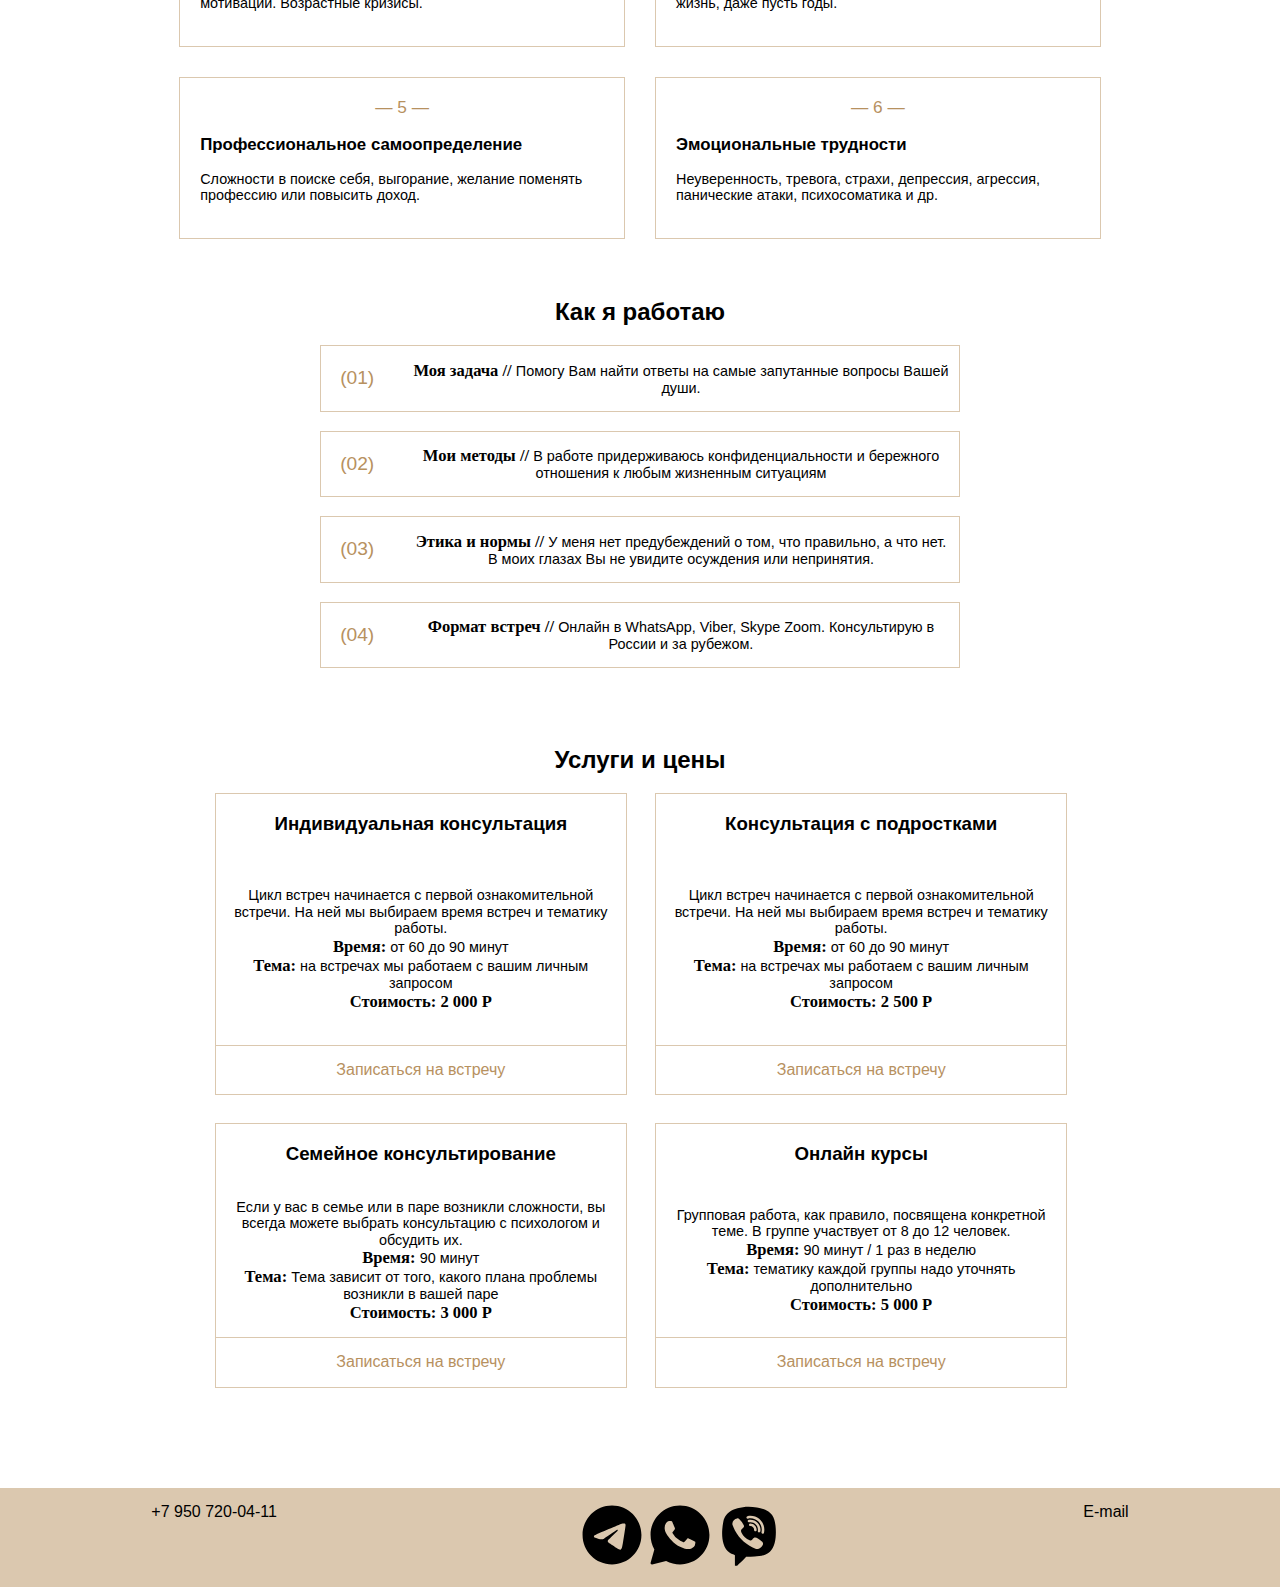
==== commit bd710a99: "refactoring" ====
--- a/index.html
+++ b/index.html
@@ -21,8 +21,8 @@
     </header>
 
     <section class="block-1">
-        <h1 class="block-1__h1">Консультация психолога в&nbspМоскве&nbspи&nbspонлайн</h1>
-        <p class="block-1__text">Помогу Вам разобраться в непростых ситуациях, обрести равновесие и&nbspнаучиться понимать себя</p>
+        <h1 class="block-1__h1">Консультация психолога онлайн</h1>
+        <p class="block-1__text">Помогу Вам разобраться в непростых ситуациях, обрести равновесие и научиться понимать себя. Добиваться своих целей и строить гармоничные отношения.</p>
         <a href="contact.html" class="block-1__button">Записаться на встречу</a>
     </section>
 
@@ -187,12 +187,12 @@
     <footer class="footer">
         <div class="footer__link-phone"><a href="tel:+79507200411" target="_blank">+7 950 720-04-11</a></div>
         <div class="footer__link-social">
-            <a href="https://t.me/+79507200411"><img src="assets/svg/icon_telegram.svg" alt="telegram"></a>
-            <a href="https://wa.me/9507200411"><img src="assets/svg/icon_whatsapp.svg" alt="whatsapp"></a>
-            <a href="https://msng.link/o?9507200411=vi"><img src="assets/svg/icon-viber.svg" alt="viber"></a>
+            <a href="https://t.me/+79507200411" target="_blank"><img src="assets/svg/icon_telegram.svg" alt="telegram"></a>
+            <a href="https://wa.me/9507200411" target="_blank"><img src="assets/svg/icon_whatsapp.svg" alt="whatsapp"></a>
+            <a href="https://msng.link/o?9507200411=vi" target="_blank"><img src="assets/svg/icon-viber.svg" alt="viber"></a>
         </div>
         <div class="footer__link-email">
-            <a href="mailto:galkina22.11@mail.ru">E-mail</a>
+            <a href="mailto:galkina22.11@mail.ru" target="_blank">E-mail</a>
         </div>
     </footer>
 </body>
--- a/assets/styles/style.css
+++ b/assets/styles/style.css
@@ -1,389 +1,412 @@
 
 @font-face {
-    src: url(/assets/fonts/ZenKakuGothicNew-Light.ttf);
-    font-family: "Zen Kaku Gothic New", sans-serif;
-    font-weight: 300;
-    font-style: normal;
-}
-@font-face {
-    src: url(/assets/fonts/ZenKakuGothicNew-Regular.ttf);
-    font-family: "Zen Kaku Gothic New", sans-serif;
-    font-weight: 400;
-    font-style: normal;
-}
-@font-face {
-    src: url(/assets/fonts/ZenKakuGothicNew-Medium.ttf);
-    font-family: "Zen Kaku Gothic New", sans-serif;
-    font-weight: 500;
-    font-style: normal;
-}
-@font-face {
-    src: url(/assets/fonts/ZenKakuGothicNew-Bold.ttf);
-    font-family: "Zen Kaku Gothic New", sans-serif;
-    font-weight: 700;
-    font-style: normal;
-}
-@font-face {
-    src: url(/assets/fonts/ZenKakuGothicNew-Black.ttf);
-    font-family: "Zen Kaku Gothic New", sans-serif;
-    font-weight: 900;
-    font-style: normal;
-}
-@font-face {
-    src: url(/assets/fonts/Podkova-Regular.ttf);
-    font-family: "Podkova", serif;
-    font-weight: 400;
-    font-style: normal;
-}
-@font-face {
-    src: url(/assets/fonts/Podkova-Medium.ttf);
-    font-family: "Podkova", serif;
-    font-weight: 500;
-    font-style: normal;
-}
-@font-face {
-    src: url(/assets/fonts/Podkova-SemiBold.ttf);
-    font-family: "Podkova", serif;
-    font-weight: 600;
-    font-style: normal;
-}
-@font-face {
-    src: url(/assets/fonts/Podkova-Bold.ttf);
-    font-family: "Podkova", serif;
-    font-weight: 700;
-    font-style: normal;
-}
-@font-face {
-    src: url(/assets/fonts/Podkova-ExtraBold.ttf);
-    font-family: "Podkova", serif;
-    font-weight: 800;
-    font-style: normal;
+  src: url(./assets/fonts/ZenKakuGothicNew-Light.ttf) format("truetype");
+  font-family: "Zen Kaku Gothic New";
+  font-weight: 300;
+  font-style: normal;
+}
+@font-face {
+  src: url(./assets/fonts/ZenKakuGothicNew-Regular.ttf) format("truetype");
+  font-family: "Zen Kaku Gothic New";
+  font-weight: 400;
+  font-style: normal;
+}
+@font-face {
+  src: url(./assets/fonts/ZenKakuGothicNew-Medium.ttf) format("truetype");
+  font-family: "Zen Kaku Gothic New";
+  font-weight: 500;
+  font-style: normal;
+}
+@font-face {
+  src: url(./assets/fonts/ZenKakuGothicNew-Bold.ttf) format("truetype");
+  font-family: "Zen Kaku Gothic New";
+  font-weight: 700;
+  font-style: normal;
+}
+@font-face {
+  src: url(./assets/fonts/ZenKakuGothicNew-Black.ttf) format("truetype");
+  font-family: "Zen Kaku Gothic New";
+  font-weight: 900;
+  font-style: normal;
+}
+@font-face {
+  src: url(./assets/fonts/Podkova-Regular.ttf) format("truetype");
+  font-family: "Podkova";
+  font-weight: 400;
+  font-style: normal;
+}
+@font-face {
+  src: url(./assets/fonts/Podkova-Medium.ttf) format("truetype");
+  font-family: "Podkova";
+  font-weight: 500;
+  font-style: normal;
+}
+@font-face {
+  src: url(./assets/fonts/Podkova-SemiBold.ttf) format("truetype");
+  font-family: "Podkova";
+  font-weight: 600;
+  font-style: normal;
+}
+@font-face {
+  src: url(./assets/fonts/Podkova-Bold.ttf) format("truetype");
+  font-family: "Podkova";
+  font-weight: 700;
+  font-style: normal;
+}
+@font-face {
+  src: url(./assets/fonts/Podkova-ExtraBold.ttf) format("truetype");
+  font-family: "Podkova";
+  font-weight: 800;
+  font-style: normal;
 }
 
 /* Header */
 
 .header {
-    background-color: rgba(183, 145, 95, 0.1);
-    border-bottom: 1.5px solid rgba(183, 145, 95, 0.5);
-    font-size: 1.1em;
+  background-color: rgba(183, 145, 95, 0.1);
+  border-bottom: 1.5px solid rgba(183, 145, 95, 0.5);
+  font-size: 1.1em;
 }
 .header__link-container {
-    display: flex;
-    flex-direction: row;
-    justify-content: space-around;
-    align-items: center;
-    margin: 0 5%;
-    list-style-type: none;
-    padding: 10px;
+  display: flex;
+  flex-direction: row;
+  justify-content: space-around;
+  align-items: center;
+  margin: 0 5%;
+  list-style-type: none;
+  padding: 10px;
 }
 .header__link {
-    color: black;
-    text-decoration: none;
+  color: black;
+  text-decoration: none;
 }
 .header__logo {
-    max-height: 60px;
+  max-height: 60px;
 }
 
 /* Блок 1 */
 
 .block-1 {
-    background-image: url(../images/06_main_picture_opacity.png);
-    background-repeat: no-repeat;
-    background-size: cover;
+  background-image: url(../images/Main_picture_01.png);
+  background-repeat: no-repeat;
+  background-size: cover;
+  display: flex;
+  flex-direction: column;
+  border-bottom: 1.5px solid rgba(183, 145, 95, 0.5);
+}
+.block-1__h1 {
+  width: 40%;
+  margin: 10% 0 0 10%;
+}
+.block-1__text {
+  width: 40%;
+  margin-left: 10%;
+}
+.block-1__button {
+  max-width: 20%;
+  margin: 10px 0 10% 10%;
+  border: 1.5px solid rgba(183, 145, 95, 0.5);
+}
+
+/* Блок 2 */
+
+.block-2 {
+  margin: 0 10vw 10vw 10vw;
+  display: flex;
+  flex-direction: row;
+  align-items: center;
+}
+.block-2__img {
+  height: 40vw;
+  margin: 15px;
+}
+.block-2__container {
+  padding: 10px;
+}
+
+/* Блок 3 */
+
+.block-3 {
+  display: flex;
+  flex-direction: column;
+  align-items: center;
+  margin: 0 10vw 3vw 10vw;
+}
+.block-3-container {
+  width: 90%;
+  display: grid;
+  grid-gap: 30px;
+  grid-template-columns: repeat(auto-fit, minmax(300px, 1fr));
+  grid-template-rows: repeat(auto-fit, minmax(100px, 1fr));
+  justify-items: center;
+}
+.block-3-container__item {
+  text-align: center;
+}
+.block-3-container__text {
+  border: 1.5px solid rgba(183, 145, 95, 0.5);
+  padding: 20px;
+  background-color: white;
+}
+
+/* Блок 4 */
+
+.block-4 {
+  display: flex;
+  flex-direction: column;
+  align-items: center;
+  text-align: center;
+  justify-content: center;
+  width: 100%;
+  margin-bottom: 3vw;
+}
+.block-4__box {
+  width: 50%;
+}
+.block-4__point {
+  display: flex;
+  flex-direction: row;
+  align-items: center;
+  border: 1px solid rgba(183, 145, 95, 0.5);
+  margin-bottom: 3%;
+  background-color: white;
+}
+.block-4__number {
+  margin: 3% 6% 3% 3%;
+}
+.block-4__text {
+  margin-right: 1.5%;
+}
+
+/* Блок 5 */
+
+.block-5 {
     display: flex;
     flex-direction: column;
-    border-bottom: 1.5px solid rgba(183, 145, 95, 0.5);
-}
-.block-1__h1 {
-    width: 40%;
-    margin: 10% 0 0 10%;
-}
-.block-1__text {
-    width: 40%;
-    margin-left: 10%;
-}
-.block-1__button {
-    max-width: 20%;
-    margin: 10px 0 10% 10%;
-    border: 1.5px solid rgba(183, 145, 95, 0.5);
-}
-
-/* Блок 2 */
-
-.block-2 {
-    margin: 0 10vw 10vw 10vw;
-    display: flex;
-    flex-direction: row;
-    align-items: center;
-}
-.block-2__img {
-    height: 40vw;
-    margin: 15px;
-}
-.block-2__container {
-    padding: 10px;
-}
-
-/* Блок 3 */
-
-.block-3 {
-    display: flex;
-    flex-direction: column;
-    align-items: center;
-    margin: 0 10vw 3vw 10vw;
-}
-.block-3-container {
-    width: 90%;
-    display: grid;
-    grid-gap: 30px;
-    grid-template-columns: repeat(auto-fit, minmax(300px, 1fr));
-    grid-template-rows: repeat(auto-fit, minmax(100px, 1fr));
-    justify-items: center;
-}
-.block-3-container__item {
+    align-items: center;
     text-align: center;
-}
-.block-3-container__text {
-    border: 1.5px solid rgba(183, 145, 95, 0.5);
-    padding: 20px;
-    background-color: white;
-}
-
-/* Блок 4 */
-
-.block-4 {
-    display: flex;
-    flex-direction: column;
-    align-items: center;
+    align-content: center;
     justify-content: center;
     width: 100%;
     margin-bottom: 3vw;
 }
-.block-4__box {
-    width: 50%;
-}
-.block-4__point {
-    display: flex;
-    flex-direction: row;
-    align-items: center;
-    border: 1px solid rgba(183, 145, 95, 0.5);
-    margin-bottom: 3%;
-    background-color: white;
-}
-.block-4__number {
-    margin: 3% 6% 3% 3%;
-    }
-.block-4__text {
-    margin-right: 1.5%;
-}
-
-/* Блок 5 */
-
-.block-5 {
+.block-5__container {
+    
+  margin: 0 0 5vw 0;
+  display: grid;
+  grid-gap: 30px;
+  grid-template-columns: repeat(auto-fit, minmax(300px, 1fr));
+  grid-template-rows: repeat(auto-fit, minmax(300px, 1fr));
+}
+.block-5__container > div {
+  background-color: white;
+  border: 1.5px solid rgba(183, 145, 95, 0.5);
+  width: 100%;
+  height: 100%;
+  object-fit: cover;
+  display: flex;
+  flex-direction: column;
+  justify-content: space-between;
+  align-content: center;
+}
+.block-5__container > div > h3 {
+  padding: 0 15px 0 15px;
+}
+.block-5__container > div > p {
+  padding: 0 15px 0 15px;
+}
+.block-5__container-link {
+  border-top: 1.5px solid rgba(183, 145, 95, 0.5);
+}
+
+/* Footer */
+
+.footer {
+  display: flex;
+  flex-direction: row;
+  align-content: center;
+  justify-content: space-around;
+  background-color: rgba(183, 145, 95, 0.5);
+}
+.footer__link-social > a > img {
+  width: 5vw;
+}
+.footer > div {
+  padding: 15px;
+}
+.footer > div > a {
+  color: black;
+  text-decoration: none;
+}
+
+/*NEWS-PAGE*/
+
+.block-news {
+  background-image: url(../images/Main_picture_01.png);
+  display: flex;
+  flex-direction: column;
+  align-items: center;
+  text-align: center;
+  margin: 0;
+}
+.block-news__container {
+  margin: 0 10vw 10vw 10vw;
+  display: grid;
+  grid-gap: 30px;
+  grid-template-columns: repeat(auto-fit, minmax(70vw, 1fr));
+}
+.block-news__container-text {
+  background-color: white;
+  border: 1.5px solid rgba(183, 145, 95, 0.5);
+  width: 100%;
+  height: 100%;
+  object-fit: cover;
+  display: flex;
+  flex-direction: column;
+  justify-content: space-between;
+}
+.block-news__container > div > h3 {
+  padding: 0 15px 0 15px;
+}
+.block-news__container-text > p {
+  padding: 0 15px 0 15px;
+}
+.block-news__link {
+  background-color: white;
+  border-top: 1.5px solid rgba(183, 145, 95, 0.5);
+  color: rgb(183, 145, 95);
+  text-decoration: none;
+  padding: 15px;
+  text-align: center;
+}
+
+/*CONTACT-PAGE*/
+
+.block-main {
+  background-image: url(../images/Main_picture_01.png);
+  background-repeat: no-repeat;
+  background-size: cover;
+  border-bottom: 1.5px solid rgba(183, 145, 95, 0.5);
+  display: flex;
+  flex-direction: column;
+  align-items: center;
+  justify-content: start;
+  text-align: center;
+  height: 100vh;
+  padding: 10px;
+}
+.button-link {
+  background-color: white;
+  border: 1.5px solid rgba(183, 145, 95, 0.5);
+  border-radius: 70px;
+  width: 50vw;
+  color: black;
+  text-decoration: none;
+  padding: 15px;
+  margin-top: 5vw;
+}
+.block-main__icon {
+  display: flex;
+  flex-direction: row;
+  align-items: center;
+  width: 50vw;
+}
+
+@media screen and (max-width: 650px) {
+  .block-1 {
+    align-items: center;
+    margin: 0;
+  }
+  .block-1__h1 {
+    width: 100%;
+    margin: 0;
+    text-align: center;
+  }
+  .block-1__text {
+    width: 100%;
+    margin-left: 0;
+    text-align: center;
+  }
+  .block-1__button {
+    max-width: 70%;
+    padding: 20px;
+    margin: 5% 0 5% 5%;
+  }
+  .block-2 {
     display: flex;
     flex-direction: column;
     align-items: center;
+  }
+  .block-2__img {
+    height: 70vw;
+  }
+  /* Блок 3 */
+
+  .block-3 {
     margin: 0;
+    text-align: center;
+  }
+  .block-3-container {
+    justify-content: center;
+    width: 100%;
+    grid-gap: 0;
+  }
+
+  .block-3-container__text {
+    width: 60%;
+  }
+
+  .block-4__box {
+    width: 80%;
+  }
+  .block-5 {
+    width: 70%;
+    margin-left: 40px;
 }
 .block-5__container {
-    margin: 0 10vw 10vw 10vw;
-    display: grid;
-    grid-gap: 30px;
-    grid-template-columns: repeat(auto-fit, minmax(300px, 1fr));
-    grid-template-rows: repeat(auto-fit, minmax(300px, 1fr));
-}
-.block-5__container > div {
-    background-color: white;
-    border: 1.5px solid rgba(183, 145, 95, 0.5);
-    width: 100%;
-    height: 100%;
-    object-fit: cover;
+    
+  display: grid;
+  grid-gap: 30px;
+  grid-template-columns: repeat(auto-fit, minmax(200px, 1fr));
+  grid-template-rows: repeat(auto-fit, minmax(200px, 1fr));
+}
+  .footer {
     display: flex;
     flex-direction: column;
-    justify-content: space-between;
-}
-.block-5__container > div > h3 {
-    padding: 0 15px 0 15px;
-}
-.block-5__container > div > p {
-    padding: 0 15px 0 15px;
-}
-.block-5__container-link {
-    border-top: 1.5px solid rgba(183, 145, 95, 0.5);
-}
-
-/* Footer */
-
-.footer {
-    display: flex;
-    flex-direction: row;
-    align-content: center;
+    align-items: center;
     justify-content: space-around;
     background-color: rgba(183, 145, 95, 0.5);
-}
-.footer__link-social > a > img {
+  }
+  .footer__link-social > a > img {
     width: 5vw;
-}
-.footer > div {
+  }
+  .footer > div {
     padding: 15px;
-}
-.footer > div > a {
+  }
+  .footer > div > a {
     color: black;
     text-decoration: none;
-}
-
-
-@media screen and (max-width: 450px) {
-    .block-4__box {
-    width: 80%;
-    }
-}
-
-/*NEWS-PAGE*/
-
-.block-news {
-    background-image: url(../images/06_main_picture_opacity.png);
+  }
+  .footer__link-email {
+    display: none;
+  }
+
+  /*CONTACT-PAGE*/
+
+  .block-main {
     display: flex;
     flex-direction: column;
     align-items: center;
-    margin: 0;
-}
-.block-news__container {
-    margin: 0 10vw 10vw 10vw;
-    display: grid;
-    grid-gap: 30px;
-    grid-template-columns: repeat(auto-fit, minmax(300px, 1fr));
-    grid-template-rows: (2, 1fr);
-}
-.block-news__container-text {
-    background-color: white;
-    border: 1.5px solid rgba(183, 145, 95, 0.5);
-    width: 100%;
-    height: 100%;
-    object-fit: cover;
+    justify-content: start;
+    text-align: center;
+  }
+  .button-link {
+    color: black;
+    text-decoration: none;
+  }
+  .block-main__icon {
     display: flex;
     flex-direction: column;
-    justify-content: space-between;
-}
-.block-news__container > div > h3 {
-    padding: 0 15px 0 15px;
-}
-.block-news__container-text > p {
-    padding: 0 15px 0 15px;
-}
-.block-news__link {
-    background-color: white;
-    border-top: 1.5px solid rgba(183, 145, 95, 0.5);
-    color: rgb(183, 145, 95);
-    text-decoration: none;
-    padding: 15px;
-    text-align: center;
-}
-
-/*CONTACT-PAGE*/
-
-.block-main {
-    background-image: url(../images/06_main_picture_opacity.png);
-    background-repeat: no-repeat;
-    background-size: cover;
-    border-bottom: 1.5px solid rgba(183, 145, 95, 0.5);
-    display: flex;
-    flex-direction: column;
-    align-items: center;
-    justify-content: start;
-    text-align: center;
-    height: 100vh;
-    padding: 10px;
-}
-.button-link {
-    background-color: white;
-    border: 1.5px solid rgba(183, 145, 95, 0.5);
-    border-radius: 70px;
-    width: 50vw;
-    color: black;
-    text-decoration: none;
-    padding: 15px;
-    margin-top: 5vw;
-}
-.block-main__icon {
-    display: flex;
-    flex-direction: row;
-    align-items: center;
-    width: 50vw;
-}
-
-
-@media screen and (max-width: 650px) {
-.block-1 {
-    align-items: center;
-}
-.block-1__h1 {
-    width: 80%;
-    margin: 5% 0 0 5%;
-    text-align: center;
-}
-.block-1__text {
-    width: 80%;
-    margin-left: 5%;
-    text-align: center;
-}
-.block-1__button {
-    max-width: 50%;
-    padding: 20px;
-    margin: 5% 0 5% 5%;
-}
-.block-2 {
-    display: flex;
-    flex-direction: column;
-    align-items: center;
-}
-.block-2__img {
-    height: 70vw;
-}
-.block-3 {
-    text-align: center;
-}
-.block-4__box {
-    width: 80%;
-}
-
-.footer {
-    display: flex;
-    flex-direction: column;
-    align-items: center;
-    justify-content: space-around;
-    background-color: rgba(183, 145, 95, 0.5);
-}
-.footer__link-social > a > img {
-    width: 5vw;
-}
-.footer > div {
-    padding: 15px;
-}
-.footer > div > a {
-    color: black;
-    text-decoration: none;
-}
-.footer__link-email{
-    display: none;
-}
-
-/*CONTACT-PAGE*/
-
-.block-main {
-    display: flex;
-    flex-direction: column;
-    align-items: center;
-    justify-content: start;
-    text-align: center;
-}
-.button-link {
-    color: black;
-    text-decoration: none;
-    }
-.block-main__icon {
-    display: flex;
-    flex-direction: column;
-    align-items: center;
-}
-}
+    align-items: center;
+  }
+}
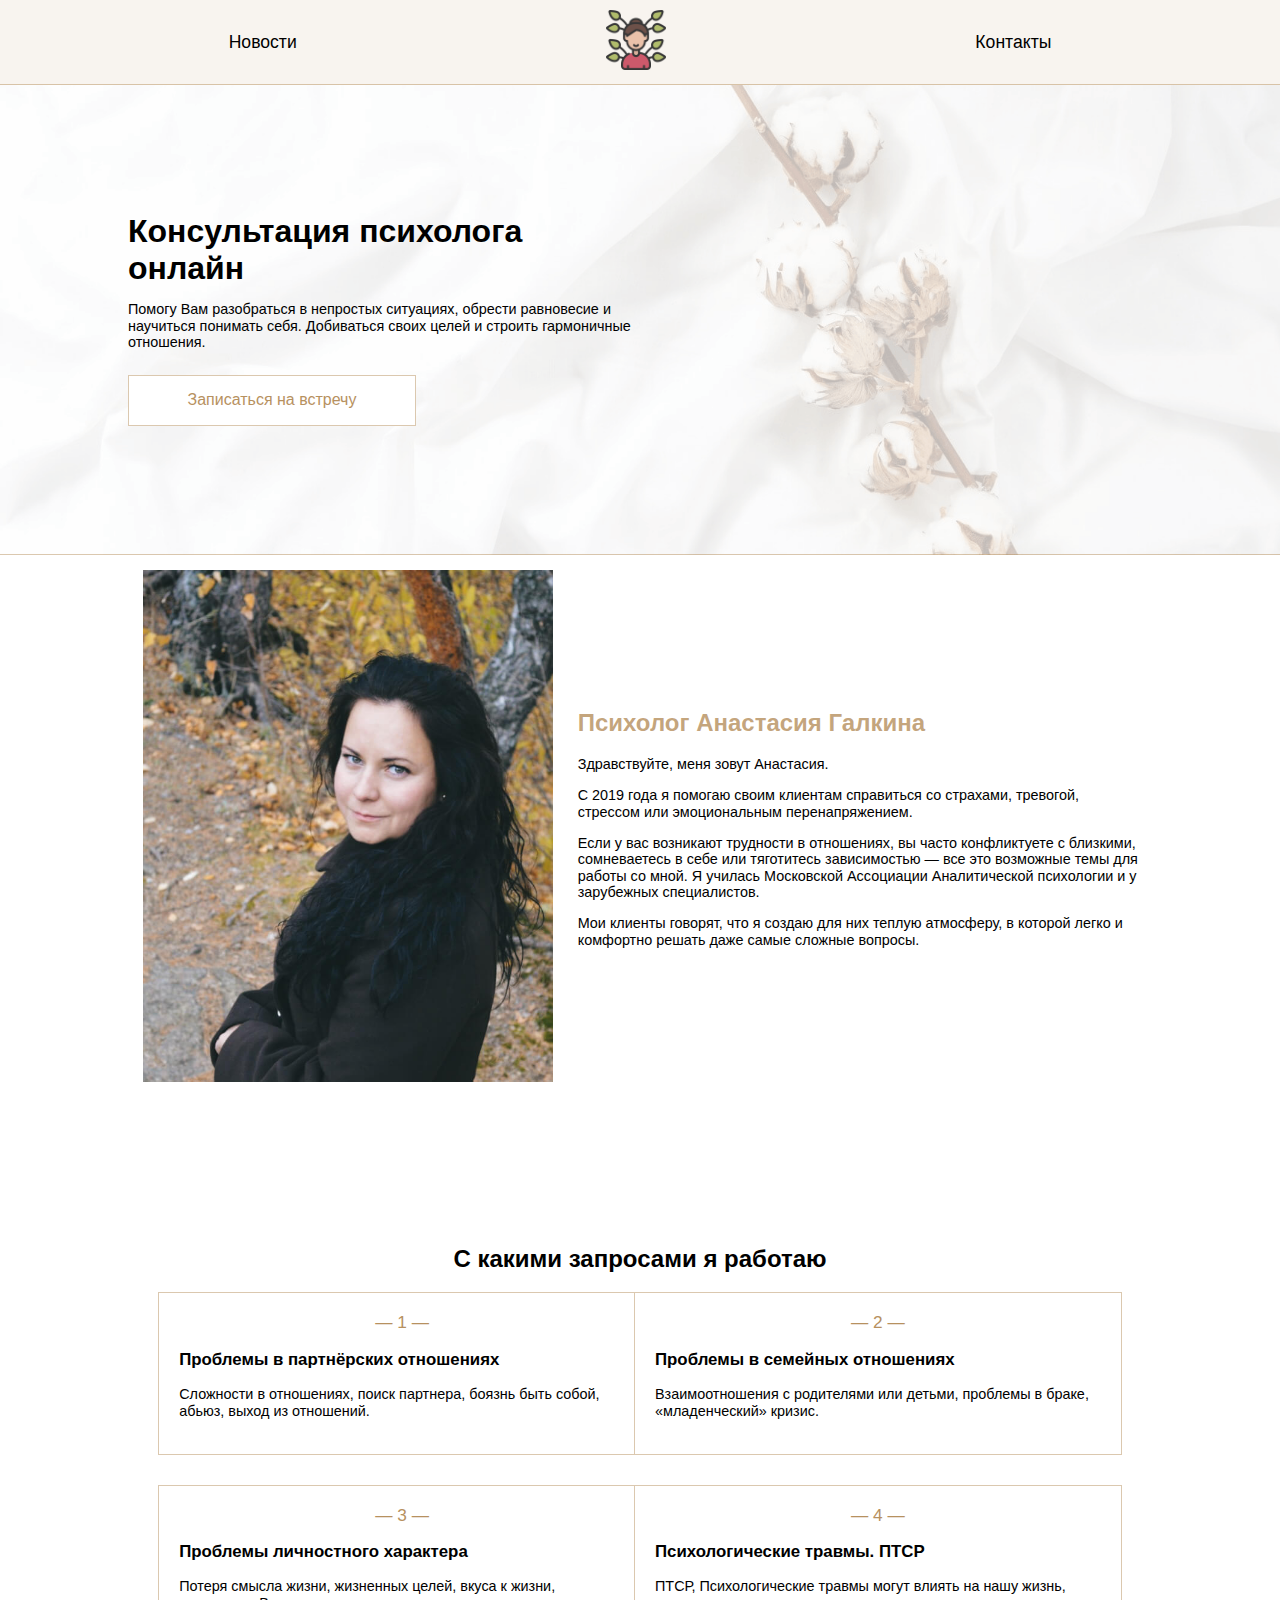
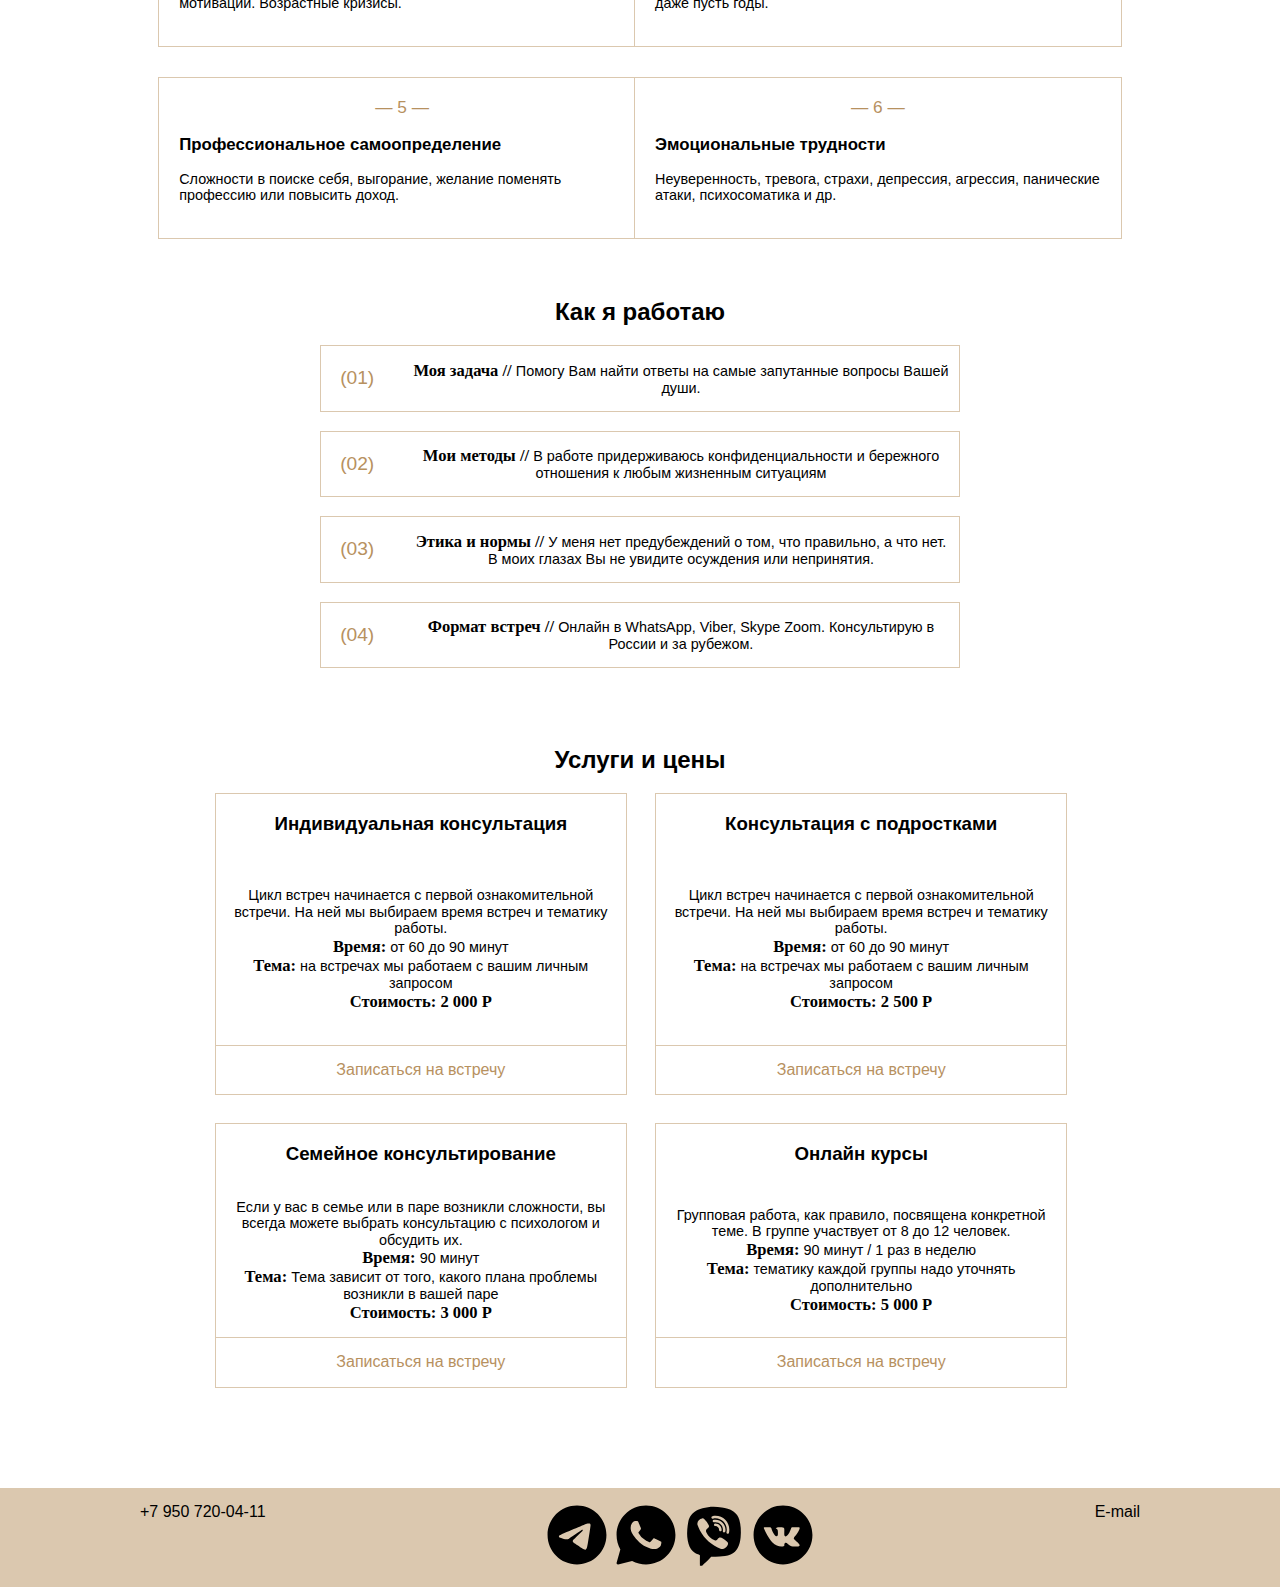
==== commit 88dd22c1: "refactoring" ====
--- a/index.html
+++ b/index.html
@@ -190,10 +190,11 @@
             <a href="https://t.me/+79507200411" target="_blank"><img src="assets/svg/icon_telegram.svg" alt="telegram"></a>
             <a href="https://wa.me/9507200411" target="_blank"><img src="assets/svg/icon_whatsapp.svg" alt="whatsapp"></a>
             <a href="https://msng.link/o?9507200411=vi" target="_blank"><img src="assets/svg/icon-viber.svg" alt="viber"></a>
+            <a href="#" target="_blank"><img src="assets/svg/icons-vk.svg" alt="vk"></a>
         </div>
         <div class="footer__link-email">
             <a href="mailto:galkina22.11@mail.ru" target="_blank">E-mail</a>
         </div>
-    </footer>
+        </footer>
 </body>
 </html>
--- a/assets/styles/style.css
+++ b/assets/styles/style.css
@@ -147,6 +147,7 @@
   border: 1.5px solid rgba(183, 145, 95, 0.5);
   padding: 20px;
   background-color: white;
+  width: 100%;
 }
 
 /* Блок 4 */
@@ -248,6 +249,7 @@
   align-items: center;
   text-align: center;
   margin: 0;
+  height: 100vh;
 }
 .block-news__container {
   margin: 0 10vw 10vw 10vw;
@@ -315,11 +317,11 @@
 @media screen and (max-width: 650px) {
   .block-1 {
     align-items: center;
-    margin: 0;
+    margin:0;
   }
   .block-1__h1 {
     width: 100%;
-    margin: 0;
+    margin: 5vw 0 0 0;
     text-align: center;
   }
   .block-1__text {
@@ -360,16 +362,15 @@
     width: 80%;
   }
   .block-5 {
-    width: 70%;
-    margin-left: 40px;
-}
+    margin: 0;
+
+  }
 .block-5__container {
-    
-  display: grid;
-  grid-gap: 30px;
-  grid-template-columns: repeat(auto-fit, minmax(200px, 1fr));
-  grid-template-rows: repeat(auto-fit, minmax(200px, 1fr));
-}
+  text-align: center;
+  width: 50%;
+  margin: 0;
+}
+
   .footer {
     display: flex;
     flex-direction: column;
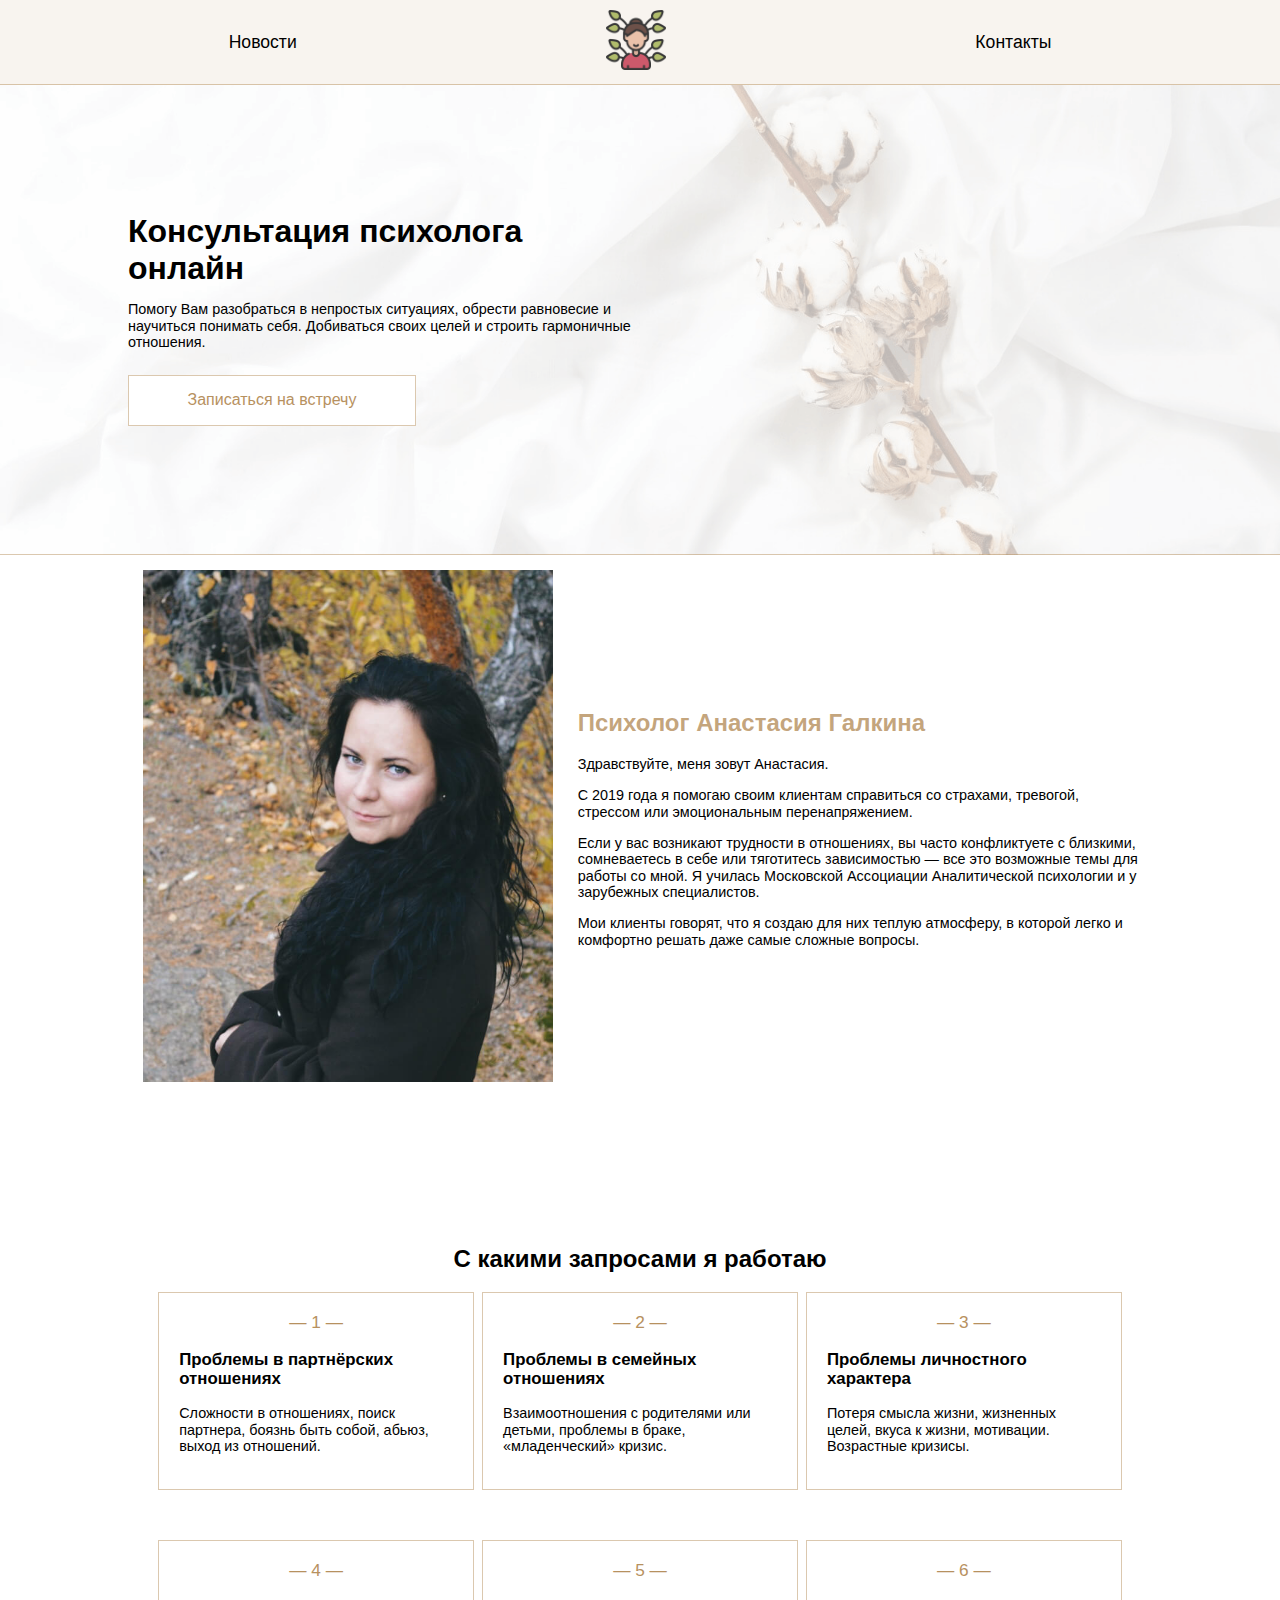
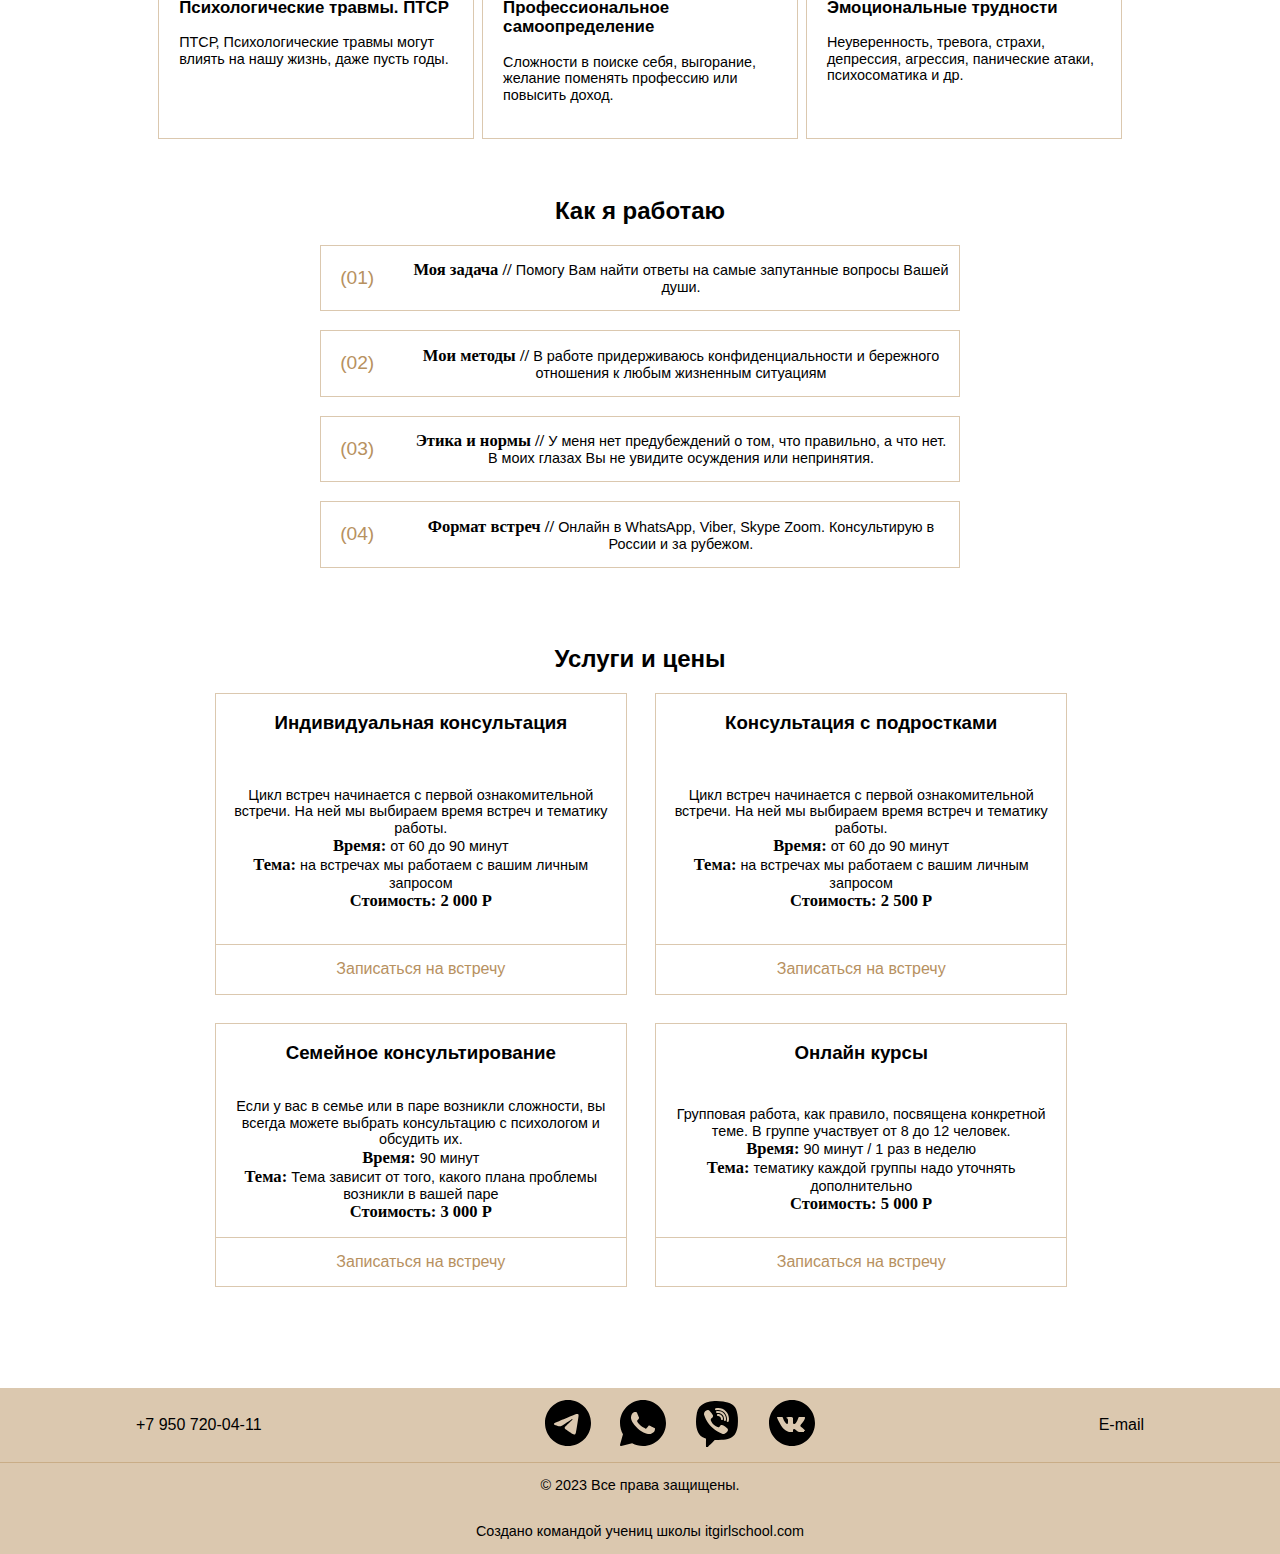
==== commit 42939dd3: "footer" ====
--- a/index.html
+++ b/index.html
@@ -1,200 +1,263 @@
 <!DOCTYPE html>
 <html lang="en">
-    <head>
-        <meta charset="UTF-8" />
-        <meta name="viewport" content="width=device-width, initial-scale=1.0" />
-        <title>Психолог Анастасия Галкина</title>
-        <link rel="stylesheet" href="assets/styles/normalize.css" />
-        <link rel="stylesheet" href="assets/styles/style.css" />
-        <link rel="stylesheet" href="assets/styles/style1.css" />
-        <link rel="icon" href="assets/icon/logo.png" />
-    </head>
-<body>
+  <head>
+    <meta charset="UTF-8" />
+    <meta name="viewport" content="width=device-width, initial-scale=1.0" />
+    <title>Психолог Анастасия Галкина</title>
+    <link rel="stylesheet" href="assets/styles/normalize.css" />
+    <link rel="stylesheet" href="assets/styles/style.css" />
+    <link rel="stylesheet" href="assets/styles/style1.css" />
+    <link rel="icon" href="assets/icon/logo.png" />
+  </head>
+  <body>
     <header class="header">
-        <nav class="header-container">
-            <ul class="header__link-container">
-                <li><a href="news.html" class="header__link header__link_groups">Новости</a></li>
-                <li><a href="index.html"><img class="header__link header__logo" src="assets/icon/logo.png" alt="Логотип"></a></li>
-                <li><a href="contact.html" class="header__link header__link_contacts">Контакты</a></li>
-            </ul>
-        </nav>
+      <nav class="header-container">
+        <ul class="header__link-container">
+          <li>
+            <a href="news.html" class="header__link header__link_groups"
+              >Новости</a
+            >
+          </li>
+          <li>
+            <a href="index.html"
+              ><img
+                class="header__link header__logo"
+                src="assets/icon/logo.png"
+                alt="Логотип"
+            /></a>
+          </li>
+          <li>
+            <a href="contact.html" class="header__link header__link_contacts"
+              >Контакты</a
+            >
+          </li>
+        </ul>
+      </nav>
     </header>
 
     <section class="block-1">
-        <h1 class="block-1__h1">Консультация психолога онлайн</h1>
-        <p class="block-1__text">Помогу Вам разобраться в непростых ситуациях, обрести равновесие и научиться понимать себя. Добиваться своих целей и строить гармоничные отношения.</p>
-        <a href="contact.html" class="block-1__button">Записаться на встречу</a>
+      <h1 class="block-1__h1">Консультация психолога онлайн</h1>
+      <p class="block-1__text">
+        Помогу Вам разобраться в непростых ситуациях, обрести равновесие и
+        научиться понимать себя. Добиваться своих целей и строить гармоничные
+        отношения.
+      </p>
+      <a href="contact.html" class="block-1__button">Записаться на встречу</a>
     </section>
 
     <section class="block-2">
-        <img class="block-2__img" src="assets/images/person_img.JPEG" alt="person_photo">
-        <div class="block-2__container">
-            <div class="block-2__header"><h2>Психолог Анастасия Галкина</h2></div>
-            <div class="block-2__text">
-                <p>Здравствуйте, меня зовут Анастасия.</p> 
-                <p>С 2019 года я помогаю своим клиентам справиться со страхами, тревогой, стрессом или эмоциональным перенапряжением.</p>
-                <p>Если у вас возникают трудности в отношениях, вы часто конфликтуете с близкими, сомневаетесь в себе или тяготитесь зависимостью — все это возможные темы для работы со мной.
-                Я училась Московской Ассоциации Аналитической психологии и у зарубежных специалистов.</p>
-                <p>Мои клиенты говорят, что я создаю для них теплую атмосферу, в которой легко и комфортно решать даже самые сложные вопросы.
-                </p>
-            </div>
-        </div>
+      <img
+        class="block-2__img"
+        src="assets/images/person_img.JPEG"
+        alt="person_photo"
+      />
+      <div class="block-2__container">
+        <div class="block-2__header"><h2>Психолог Анастасия Галкина</h2></div>
+        <div class="block-2__text">
+          <p>Здравствуйте, меня зовут Анастасия.</p>
+          <p>
+            С 2019 года я помогаю своим клиентам справиться со страхами,
+            тревогой, стрессом или эмоциональным перенапряжением.
+          </p>
+          <p>
+            Если у вас возникают трудности в отношениях, вы часто конфликтуете с
+            близкими, сомневаетесь в себе или тяготитесь зависимостью — все это
+            возможные темы для работы со мной. Я училась Московской Ассоциации
+            Аналитической психологии и у зарубежных специалистов.
+          </p>
+          <p>
+            Мои клиенты говорят, что я создаю для них теплую атмосферу, в
+            которой легко и комфортно решать даже самые сложные вопросы.
+          </p>
+        </div>
+      </div>
     </section>
 
     <section class="block-3">
-        <div class="block-3__header"><h2>С какими запросами я работаю</h2></div>
-        <div class="block-3-container">
-            <div class="block-3-container__text">
-                <div class="block-3-container__item">— 1 —</div>
-                <h3>Проблемы в партнёрских отношениях</h3>
-                <p>
-                Сложности в отношениях, поиск партнера, боязнь быть собой, абьюз,
-                выход из отношений.
-                </p>
-            </div>
-            <div class="block-3-container__text">
-                <div class="block-3-container__item">— 2 —</div>
-                <h3>Проблемы в семейных отношениях</h3>
-                <p>
-                Взаимоотношения с родителями или детьми, проблемы в браке,
-                «младенческий» кризис.
-                </p>
-            </div>
-            <div class="block-3-container__text">
-                <div class="block-3-container__item">— 3 —</div>
-                <h3>Проблемы личностного характера</h3>
-                <p>
-                Потеря смысла жизни, жизненных целей, вкуса к жизни, мотивации.
-                Возрастные кризисы.
-                </p>
-            </div>
-            <div class="block-3-container__text">
-                <div class="block-3-container__item">— 4 —</div>
-                <h3>Психологические травмы. ПТСР</h3>
-                <p>
-                ПТСР, Психологические травмы могут влиять на нашу жизнь, даже пусть
-                годы.
-                </p>
-            </div>
-            <div class="block-3-container__text">
-                <div class="block-3-container__item">— 5 —</div>
-                <h3>Профессиональное самоопределение</h3>
-                <p>
-                Сложности в поиске себя, выгорание, желание поменять профессию или
-                повысить доход.
-                </p>
-            </div>
-            <div class="block-3-container__text">
-                <div class="block-3-container__item">— 6 —</div>
-                <h3>Эмоциональные трудности</h3>
-                <p>
-                Неуверенность, тревога, страхи, депрессия, агрессия, панические
-                атаки, психосоматика и др.
-                </p>
-            </div>
-        </div>
+      <div class="block-3__header"><h2>С какими запросами я работаю</h2></div>
+      <div class="block-3-container">
+        <div class="block-3-container__text">
+          <div class="block-3-container__item">— 1 —</div>
+          <h3>Проблемы в партнёрских отношениях</h3>
+          <p>
+            Сложности в отношениях, поиск партнера, боязнь быть собой, абьюз,
+            выход из отношений.
+          </p>
+        </div>
+        <div class="block-3-container__text">
+          <div class="block-3-container__item">— 2 —</div>
+          <h3>Проблемы в семейных отношениях</h3>
+          <p>
+            Взаимоотношения с родителями или детьми, проблемы в браке,
+            «младенческий» кризис.
+          </p>
+        </div>
+        <div class="block-3-container__text">
+          <div class="block-3-container__item">— 3 —</div>
+          <h3>Проблемы личностного характера</h3>
+          <p>
+            Потеря смысла жизни, жизненных целей, вкуса к жизни, мотивации.
+            Возрастные кризисы.
+          </p>
+        </div>
+        <div class="block-3-container__text">
+          <div class="block-3-container__item">— 4 —</div>
+          <h3>Психологические травмы. ПТСР</h3>
+          <p>
+            ПТСР, Психологические травмы могут влиять на нашу жизнь, даже пусть
+            годы.
+          </p>
+        </div>
+        <div class="block-3-container__text">
+          <div class="block-3-container__item">— 5 —</div>
+          <h3>Профессиональное самоопределение</h3>
+          <p>
+            Сложности в поиске себя, выгорание, желание поменять профессию или
+            повысить доход.
+          </p>
+        </div>
+        <div class="block-3-container__text">
+          <div class="block-3-container__item">— 6 —</div>
+          <h3>Эмоциональные трудности</h3>
+          <p>
+            Неуверенность, тревога, страхи, депрессия, агрессия, панические
+            атаки, психосоматика и др.
+          </p>
+        </div>
+      </div>
     </section>
 
     <section class="block-4">
-        <div class="block-4__header"><h2>Как я работаю</h2></div>
-        <div class="block-4__box">
-            <div class="block-4__point">
-                <span class="block-4__number">(01)</span>
-                <p class="block-4__text">
-                <span class="block-4__textbold">Моя задача // </span>Помогу Вам 
-                найти ответы на самые запутанные вопросы Вашей души.
-                </p>
-            </div>
-            <div class="block-4__point">
-                <span class="block-4__number">(02)</span>
-                <p class="block-4__text">
-                <span class="block-4__textbold">Мои методы // </span>В работе
-                придерживаюсь конфиденциальности и бережного отношения к любым жизненным ситуациям
-                </p>
-            </div>
-            <div class="block-4__point">
-                <span class="block-4__number">(03)</span>
-                <p class="block-4__text">
-                <span class="block-4__textbold">Этика и нормы // </span>У меня нет
-                предубеждений о том, что правильно, а что нет. В моих глазах Вы не увидите осуждения или непринятия.
-                </p>
-            </div>
-            <div class="block-4__point">
-                <span class="block-4__number">(04)</span>
-                <p class="block-4__text">
-                <span class="block-4__textbold">Формат встреч // </span>Онлайн в
-                WhatsApp, Viber, Skype Zoom. Консультирую в России и за рубежом.
-            </p>
-            </div>
-        </div>
+      <div class="block-4__header"><h2>Как я работаю</h2></div>
+      <div class="block-4__box">
+        <div class="block-4__point">
+          <span class="block-4__number">(01)</span>
+          <p class="block-4__text">
+            <span class="block-4__textbold">Моя задача // </span>Помогу Вам
+            найти ответы на самые запутанные вопросы Вашей души.
+          </p>
+        </div>
+        <div class="block-4__point">
+          <span class="block-4__number">(02)</span>
+          <p class="block-4__text">
+            <span class="block-4__textbold">Мои методы // </span>В работе
+            придерживаюсь конфиденциальности и бережного отношения к любым
+            жизненным ситуациям
+          </p>
+        </div>
+        <div class="block-4__point">
+          <span class="block-4__number">(03)</span>
+          <p class="block-4__text">
+            <span class="block-4__textbold">Этика и нормы // </span>У меня нет
+            предубеждений о том, что правильно, а что нет. В моих глазах Вы не
+            увидите осуждения или непринятия.
+          </p>
+        </div>
+        <div class="block-4__point">
+          <span class="block-4__number">(04)</span>
+          <p class="block-4__text">
+            <span class="block-4__textbold">Формат встреч // </span>Онлайн в
+            WhatsApp, Viber, Skype Zoom. Консультирую в России и за рубежом.
+          </p>
+        </div>
+      </div>
     </section>
 
     <section class="block-5">
-        <div class="block-5__header"><h2>Услуги и цены</h2></div>
-        <div class="block-5__container">
-            <div>
-                <h3>Индивидуальная консультация </h3>
-                <p class="text">
-                Цикл встреч начинается с первой ознакомительной встречи. На ней мы
-                выбираем время встреч и тематику работы. <br />
-                <span class="text-bold">Время:</span> от 60 до 90 минут <br />
-                <span class="text-bold">Тема:</span> на встречах мы работаем с вашим
-                личным запросом <br />
-                <span class="text-bold">Стоимость: 2 000 Р</span><br />
-                </p>
-                <a href="contact.html" class="block-5__container-link">Записаться на встречу</a>
-            </div>
-            <div>
-                <h3>Консультация с подростками</h3>
-                <p class="text">
-                    Цикл встреч начинается с первой ознакомительной встречи. На ней мы
-                    выбираем время встреч и тематику работы.<br />
-                <span class="text-bold">Время:</span> от 60 до 90 минут <br />
-                <span class="text-bold">Тема:</span> на встречах мы работаем с вашим
-                личным запросом <br />
-                <span class="text-bold">Стоимость: 2 500 Р</span> <br />
-                </p>
-                <a href="contact.html" class="block-5__container-link">Записаться на встречу</a>
-            </div>
-            <div>
-                <h3>Семейное консультирование </h3>
-                <p class="text">
-                Если у вас в семье или в паре возникли сложности, вы всегда можете
-                выбрать консультацию с психологом и обсудить их. <br />
-                <span class="text-bold">Время: </span> 90 минут <br />
-                <span class="text-bold">Тема: </span> Тема зависит от того, какого
-                плана проблемы возникли в вашей паре <br />
-                <span class="text-bold">Стоимость: 3 000 Р</span> <br />
-                </p>
-                <a href="contact.html" class="block-5__container-link">Записаться на встречу</a>
-            </div>
-            <div>
-                <h3>Онлайн курсы </h3>
-                <p class="text">
-                Групповая работа, как правило, посвящена конкретной теме. В группе
-                участвует от 8 до 12 человек.<br />
-                <span class="text-bold">Время:</span> 90 минут / 1 раз в неделю
-                <br />
-                <span class="text-bold">Тема:</span> тематику каждой группы надо
-                уточнять дополнительно<br />
-                <span class="text-bold">Стоимость: 5 000 Р</span> <br />
-                </p>
-                <a href="contact.html" class="block-5__container-link">Записаться на встречу</a>
-            </div>
-        </div>
+      <div class="block-5__header"><h2>Услуги и цены</h2></div>
+      <div class="block-5__container">
+        <div>
+          <h3>Индивидуальная консультация</h3>
+          <p class="text">
+            Цикл встреч начинается с первой ознакомительной встречи. На ней мы
+            выбираем время встреч и тематику работы. <br />
+            <span class="text-bold">Время:</span> от 60 до 90 минут <br />
+            <span class="text-bold">Тема:</span> на встречах мы работаем с вашим
+            личным запросом <br />
+            <span class="text-bold">Стоимость: 2 000 Р</span><br />
+          </p>
+          <a href="contact.html" class="block-5__container-link"
+            >Записаться на встречу</a
+          >
+        </div>
+        <div>
+          <h3>Консультация с подростками</h3>
+          <p class="text">
+            Цикл встреч начинается с первой ознакомительной встречи. На ней мы
+            выбираем время встреч и тематику работы.<br />
+            <span class="text-bold">Время:</span> от 60 до 90 минут <br />
+            <span class="text-bold">Тема:</span> на встречах мы работаем с вашим
+            личным запросом <br />
+            <span class="text-bold">Стоимость: 2 500 Р</span> <br />
+          </p>
+          <a href="contact.html" class="block-5__container-link"
+            >Записаться на встречу</a
+          >
+        </div>
+        <div>
+          <h3>Семейное консультирование</h3>
+          <p class="text">
+            Если у вас в семье или в паре возникли сложности, вы всегда можете
+            выбрать консультацию с психологом и обсудить их. <br />
+            <span class="text-bold">Время: </span> 90 минут <br />
+            <span class="text-bold">Тема: </span> Тема зависит от того, какого
+            плана проблемы возникли в вашей паре <br />
+            <span class="text-bold">Стоимость: 3 000 Р</span> <br />
+          </p>
+          <a href="contact.html" class="block-5__container-link"
+            >Записаться на встречу</a
+          >
+        </div>
+        <div>
+          <h3>Онлайн курсы</h3>
+          <p class="text">
+            Групповая работа, как правило, посвящена конкретной теме. В группе
+            участвует от 8 до 12 человек.<br />
+            <span class="text-bold">Время:</span> 90 минут / 1 раз в неделю
+            <br />
+            <span class="text-bold">Тема:</span> тематику каждой группы надо
+            уточнять дополнительно<br />
+            <span class="text-bold">Стоимость: 5 000 Р</span> <br />
+          </p>
+          <a href="contact.html" class="block-5__container-link"
+            >Записаться на встречу</a
+          >
+        </div>
+      </div>
     </section>
 
     <footer class="footer">
-        <div class="footer__link-phone"><a href="tel:+79507200411" target="_blank">+7 950 720-04-11</a></div>
+      <div class="footer__link">
+        <div class="footer__link-phone">
+          <a href="tel:+79507200411" target="_blank">+7 950 720-04-11</a>
+        </div>
         <div class="footer__link-social">
-            <a href="https://t.me/+79507200411" target="_blank"><img src="assets/svg/icon_telegram.svg" alt="telegram"></a>
-            <a href="https://wa.me/9507200411" target="_blank"><img src="assets/svg/icon_whatsapp.svg" alt="whatsapp"></a>
-            <a href="https://msng.link/o?9507200411=vi" target="_blank"><img src="assets/svg/icon-viber.svg" alt="viber"></a>
-            <a href="#" target="_blank"><img src="assets/svg/icons-vk.svg" alt="vk"></a>
+          <a href="https://t.me/+79507200411" target="_blank"
+            ><img src="assets/svg/icon_telegram.svg" alt="telegram"
+          /></a>
+          <a href="https://wa.me/9507200411" target="_blank"
+            ><img src="assets/svg/icon_whatsapp.svg" alt="whatsapp"
+          /></a>
+          <a href="https://msng.link/o?9507200411=vi" target="_blank"
+            ><img src="assets/svg/icon-viber.svg" alt="viber"
+          /></a>
+          <a href="#" target="_blank"
+            ><img src="assets/svg/icons-vk.svg" alt="vk"
+          /></a>
         </div>
         <div class="footer__link-email">
-            <a href="mailto:galkina22.11@mail.ru" target="_blank">E-mail</a>
-        </div>
-        </footer>
-</body>
+          <a href="mailto:galkina22.11@mail.ru" target="_blank">E-mail</a>
+        </div>
+      </div>
+      <div class="footer__bottom">
+        <p class="text">© 2023 Все права защищены.</p>
+        <a
+          class="footer__bottom-link"
+          href="https://itgirlschool.com/"
+          target="_blank"
+          ><p class="text">Создано командой учениц школы itgirlschool.com</p></a
+        >
+      </div>
+    </footer>
+  </body>
 </html>
--- a/assets/styles/style.css
+++ b/assets/styles/style.css
@@ -135,8 +135,8 @@
 .block-3-container {
   width: 90%;
   display: grid;
-  grid-gap: 30px;
-  grid-template-columns: repeat(auto-fit, minmax(300px, 1fr));
+  grid-gap: 50px;
+  grid-template-columns: repeat(auto-fit, minmax(200px, 1fr));
   grid-template-rows: repeat(auto-fit, minmax(100px, 1fr));
   justify-items: center;
 }
@@ -182,17 +182,16 @@
 /* Блок 5 */
 
 .block-5 {
-    display: flex;
-    flex-direction: column;
-    align-items: center;
-    text-align: center;
-    align-content: center;
-    justify-content: center;
-    width: 100%;
-    margin-bottom: 3vw;
+  display: flex;
+  flex-direction: column;
+  align-items: center;
+  text-align: center;
+  align-content: center;
+  justify-content: center;
+  width: 100%;
+  margin-bottom: 3vw;
 }
 .block-5__container {
-    
   margin: 0 0 5vw 0;
   display: grid;
   grid-gap: 30px;
@@ -224,18 +223,36 @@
 
 .footer {
   display: flex;
+  flex-direction: column;
+  align-content: center;
+  align-items: center;
+  justify-content: center;
+  background-color: rgba(183, 145, 95, 0.5);
+}
+.footer__link {
+  display: flex;
   flex-direction: row;
-  align-content: center;
+  align-items: center;
   justify-content: space-around;
-  background-color: rgba(183, 145, 95, 0.5);
+  width: 100%;
 }
 .footer__link-social > a > img {
-  width: 5vw;
-}
-.footer > div {
-  padding: 15px;
-}
-.footer > div > a {
+  width: 50px;
+  padding: 10px;
+}
+.footer__link > div > a {
+  color: black;
+  text-decoration: none;
+}
+.footer__bottom{
+  border-top:1px solid  rgba(183, 145, 95, 0.5);
+  display: flex;
+  flex-direction: column;
+  align-items: center;
+  justify-content: start;
+  width: 100%;
+}
+.footer__bottom > a{
   color: black;
   text-decoration: none;
 }
@@ -317,7 +334,7 @@
 @media screen and (max-width: 650px) {
   .block-1 {
     align-items: center;
-    margin:0;
+    margin: 0;
   }
   .block-1__h1 {
     width: 100%;
@@ -351,7 +368,7 @@
   .block-3-container {
     justify-content: center;
     width: 100%;
-    grid-gap: 0;
+    grid-gap: 10px;
   }
 
   .block-3-container__text {
@@ -363,34 +380,39 @@
   }
   .block-5 {
     margin: 0;
-
-  }
-.block-5__container {
-  text-align: center;
-  width: 50%;
-  margin: 0;
-}
-
-  .footer {
-    display: flex;
-    flex-direction: column;
-    align-items: center;
-    justify-content: space-around;
-    background-color: rgba(183, 145, 95, 0.5);
-  }
-  .footer__link-social > a > img {
-    width: 5vw;
-  }
-  .footer > div {
-    padding: 15px;
-  }
-  .footer > div > a {
-    color: black;
-    text-decoration: none;
-  }
-  .footer__link-email {
-    display: none;
-  }
+    width: 100%;
+  }
+  .block-5__container {
+    margin: 15px;
+    display: grid;
+    grid-gap: 10px;
+    grid-template-columns: repeat(auto-fit, minmax(50vw, 600vw));
+    text-align: center;
+  }
+
+/* Footer */
+
+.footer__link-email{
+  display: none;
+}
+.footer__link {
+  flex-direction: column;
+  margin-top: 10px;
+}
+.footer__link-social > a > img {
+  width: 30px;
+  padding: 5px;
+}
+
+.footer__bottom{
+  border-top:1px solid  rgba(183, 145, 95, 0.5);
+  display: flex;
+  flex-direction: column;
+  align-items: center;
+  text-align: center;
+  justify-content: start;
+  width: 100%;
+}
 
   /*CONTACT-PAGE*/
 
